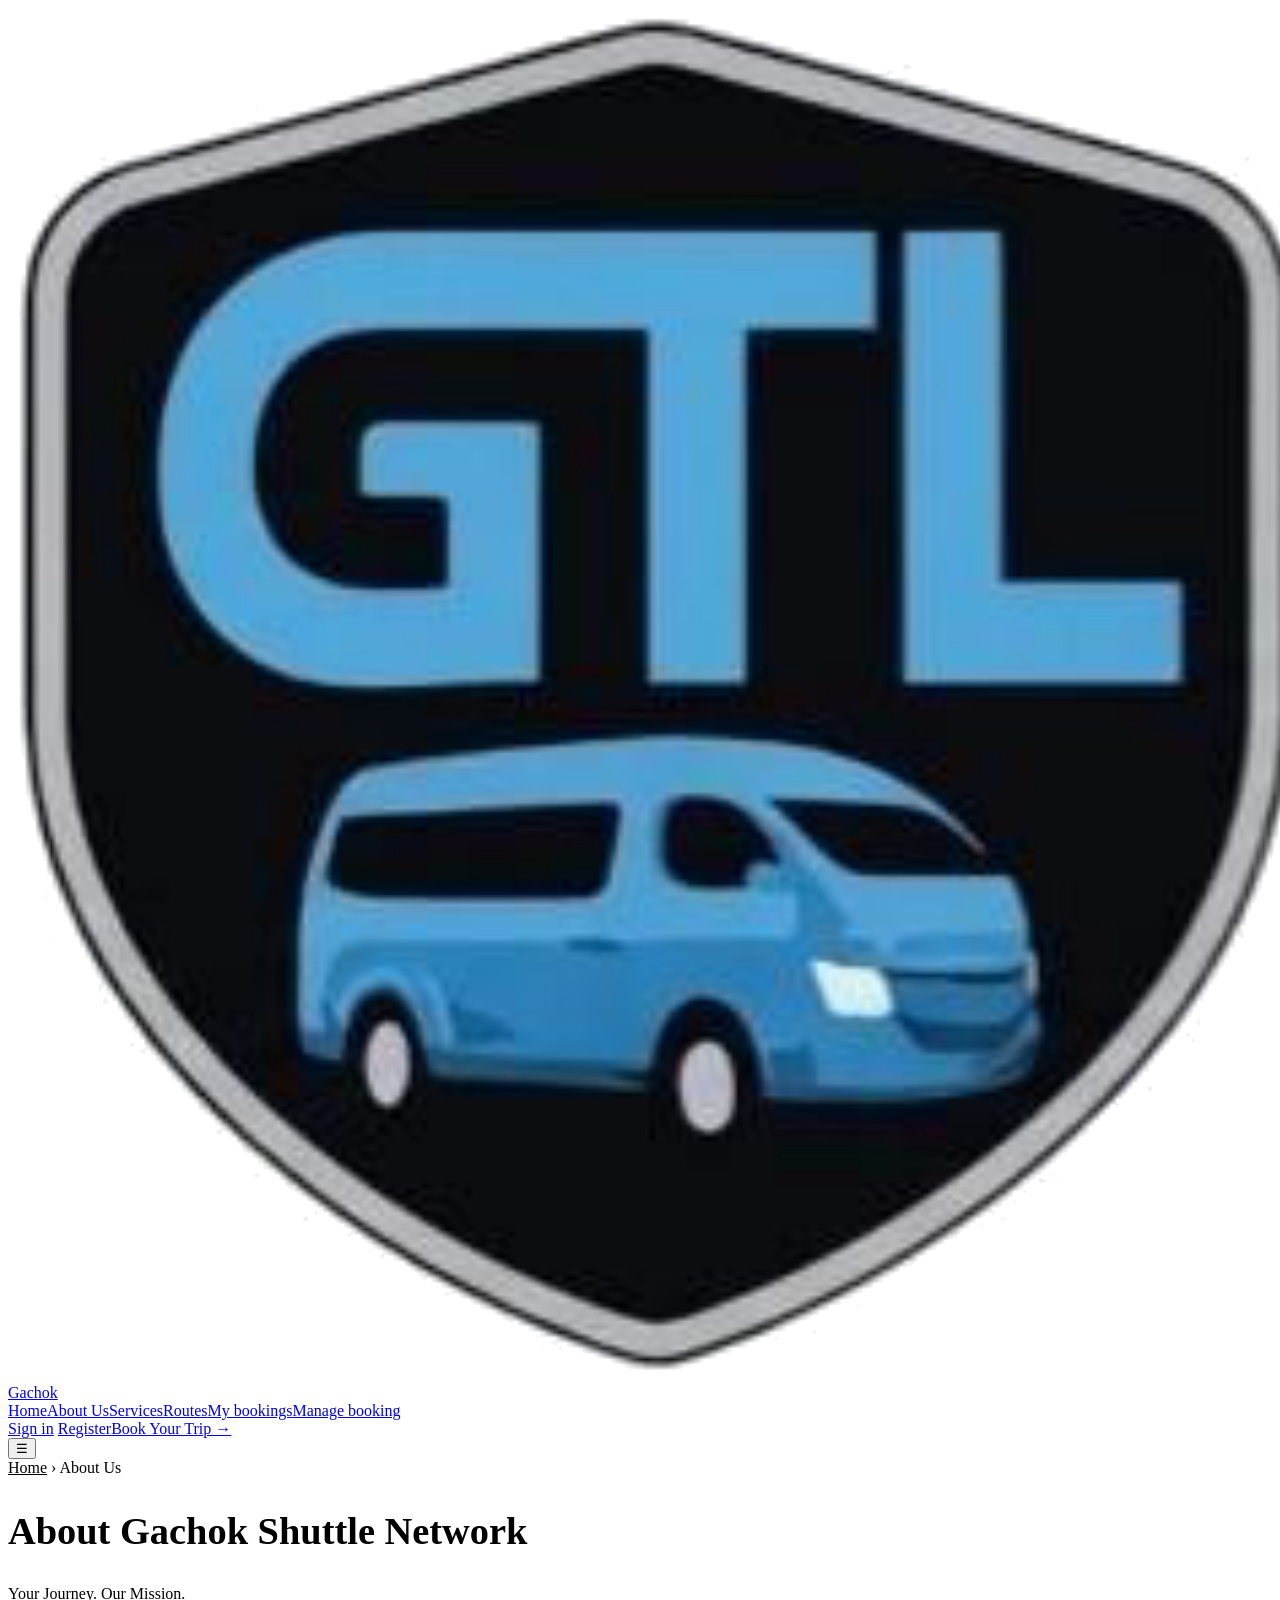
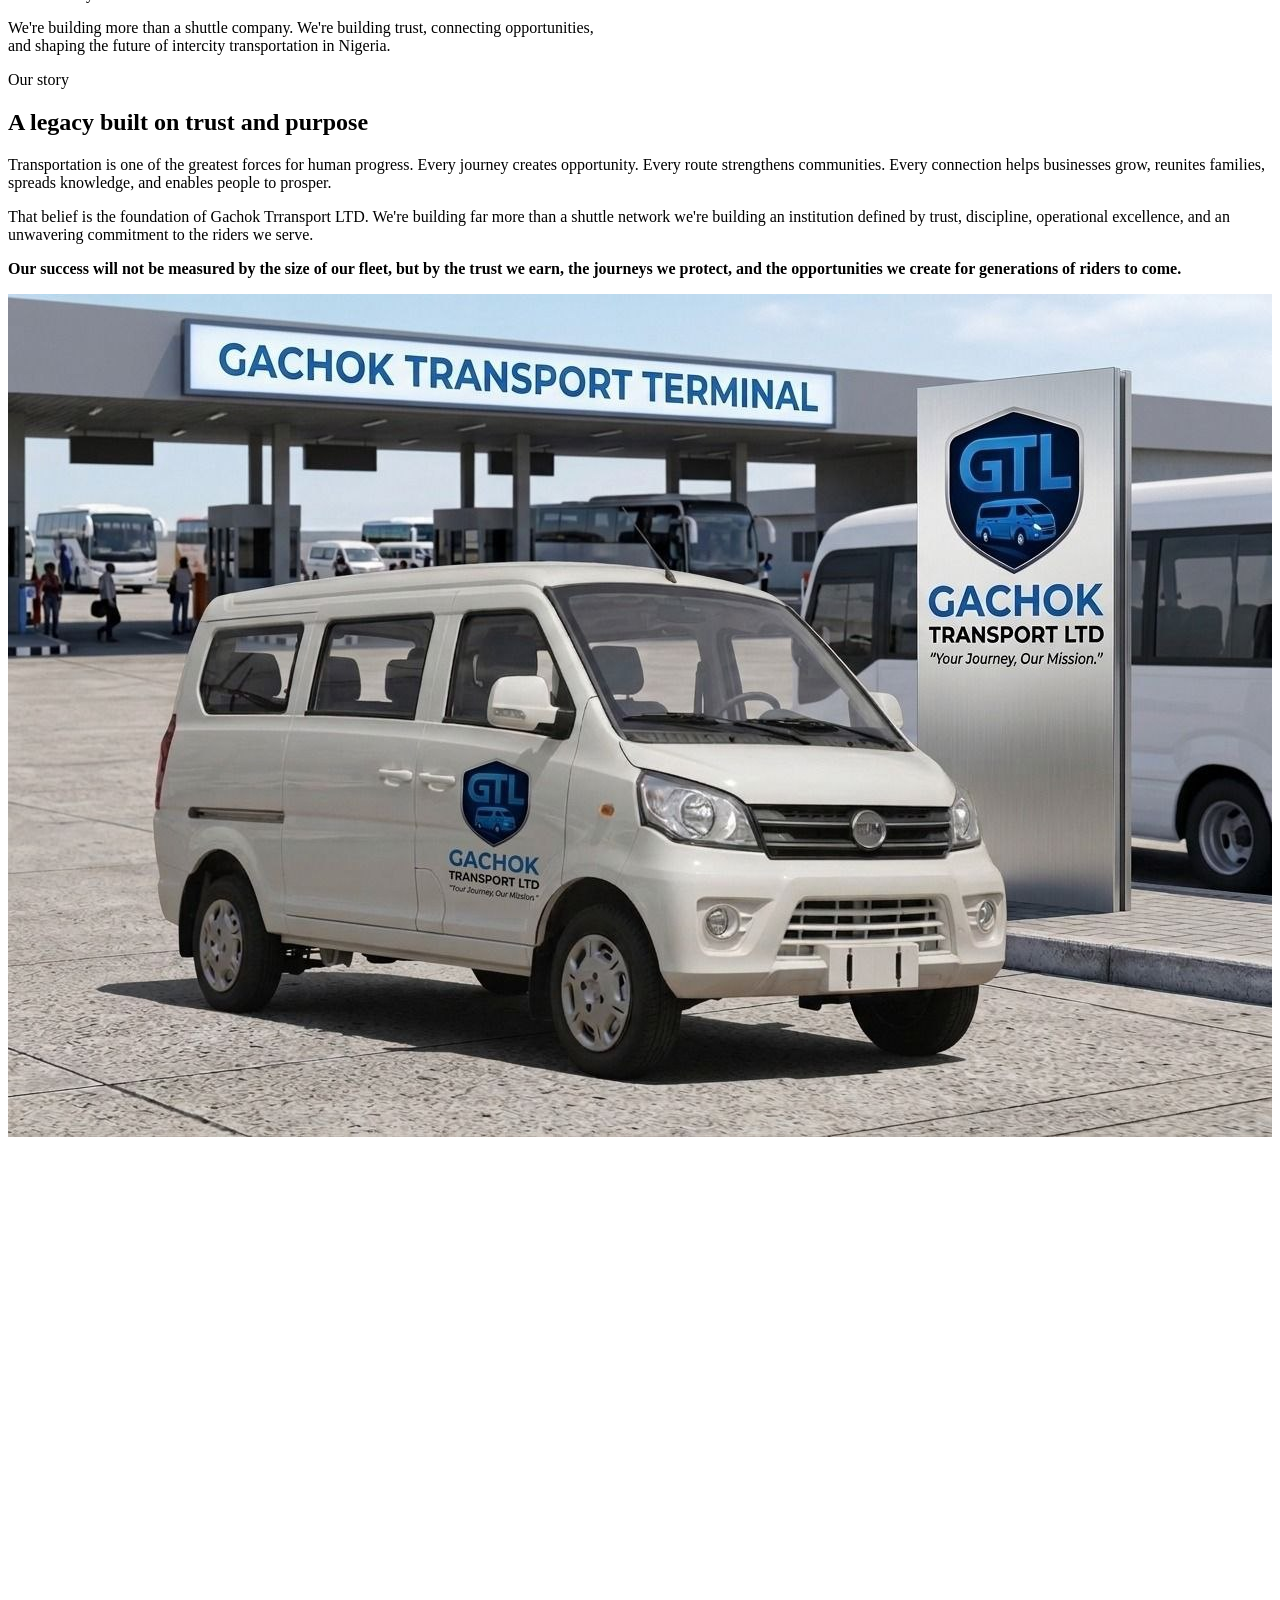
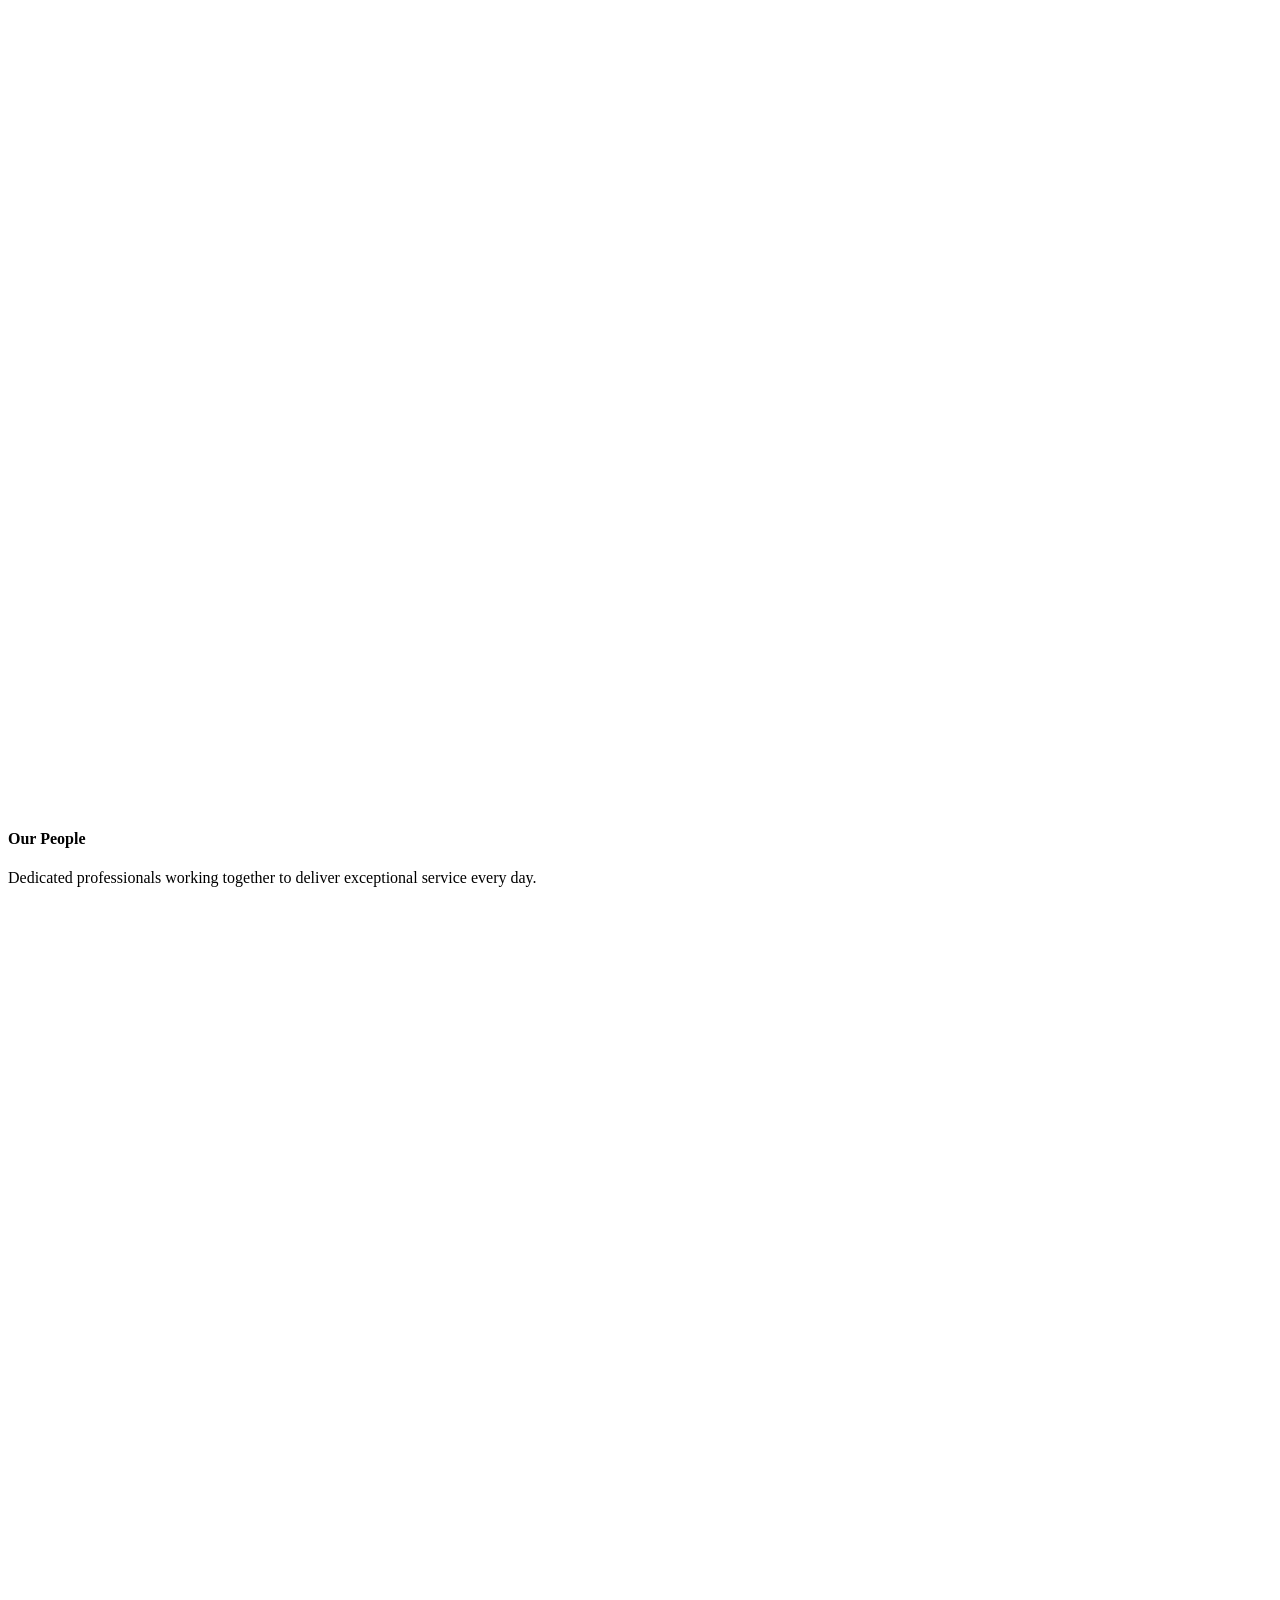
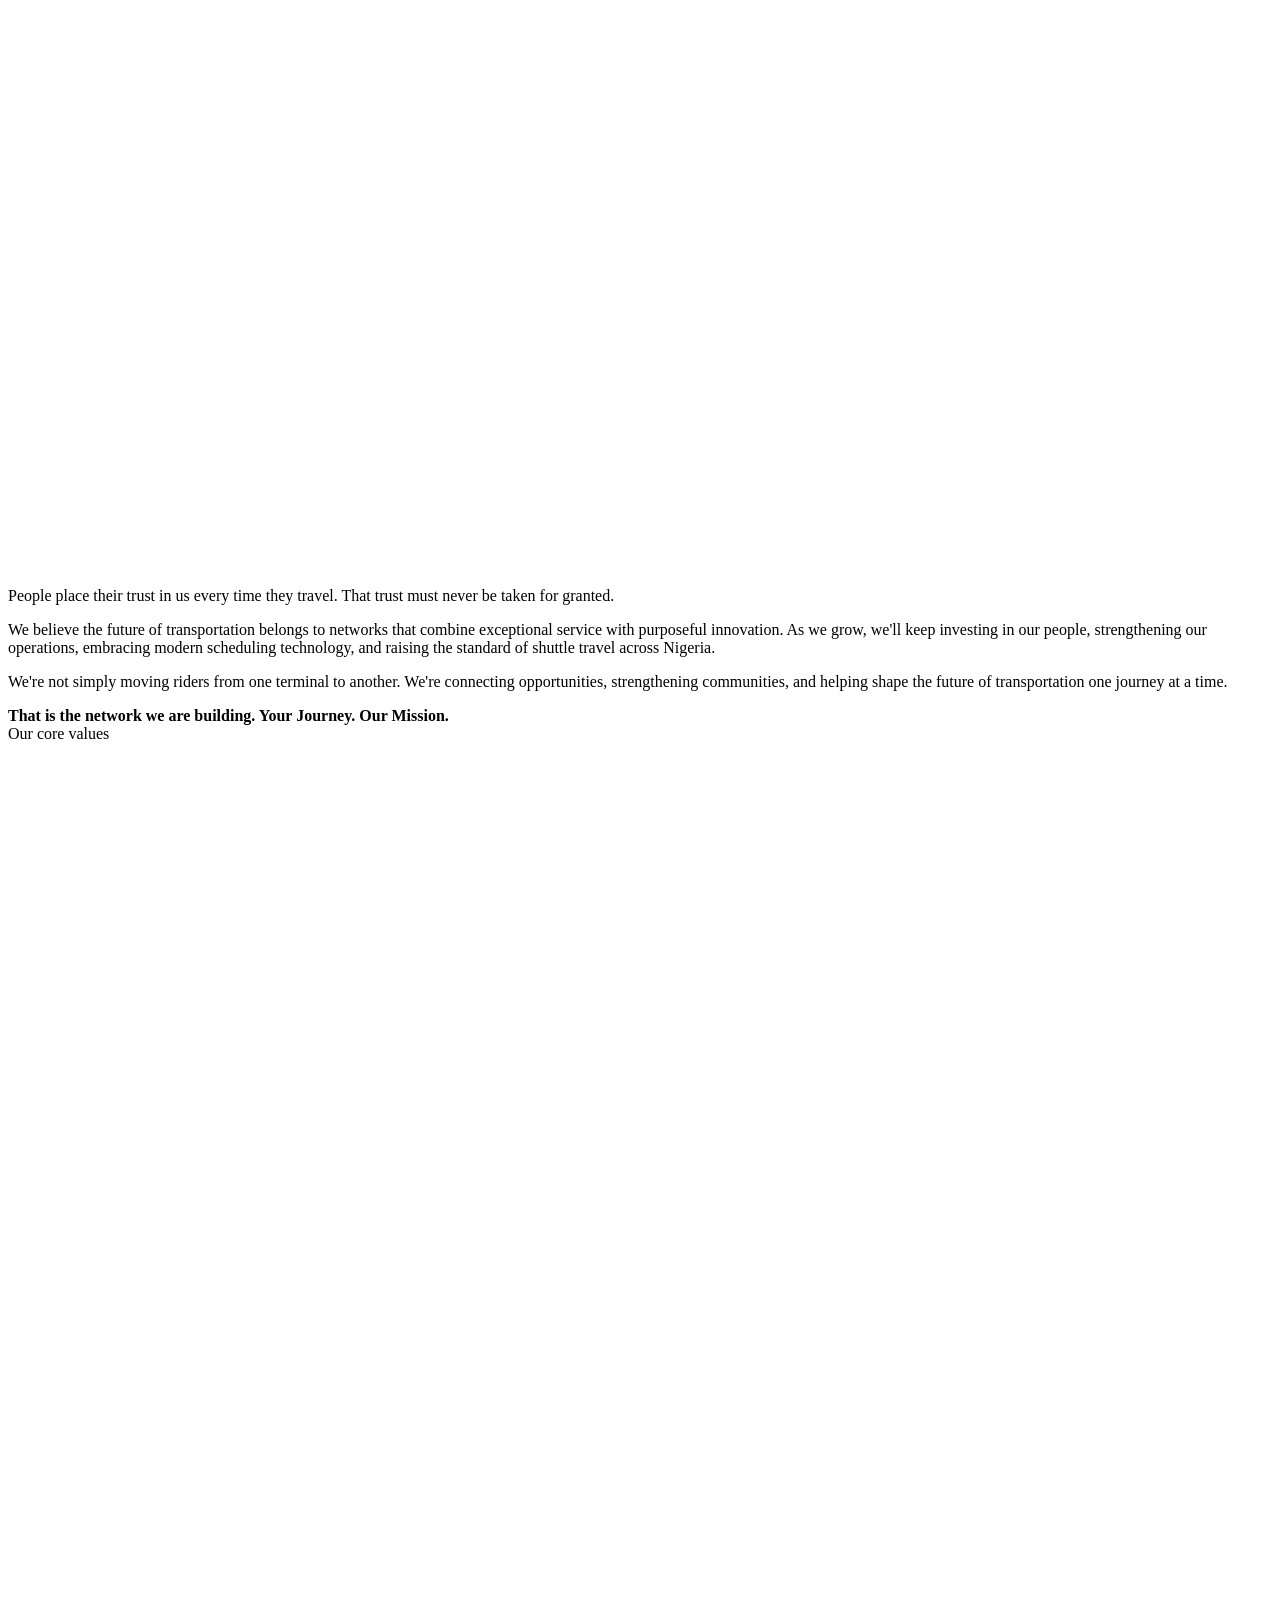
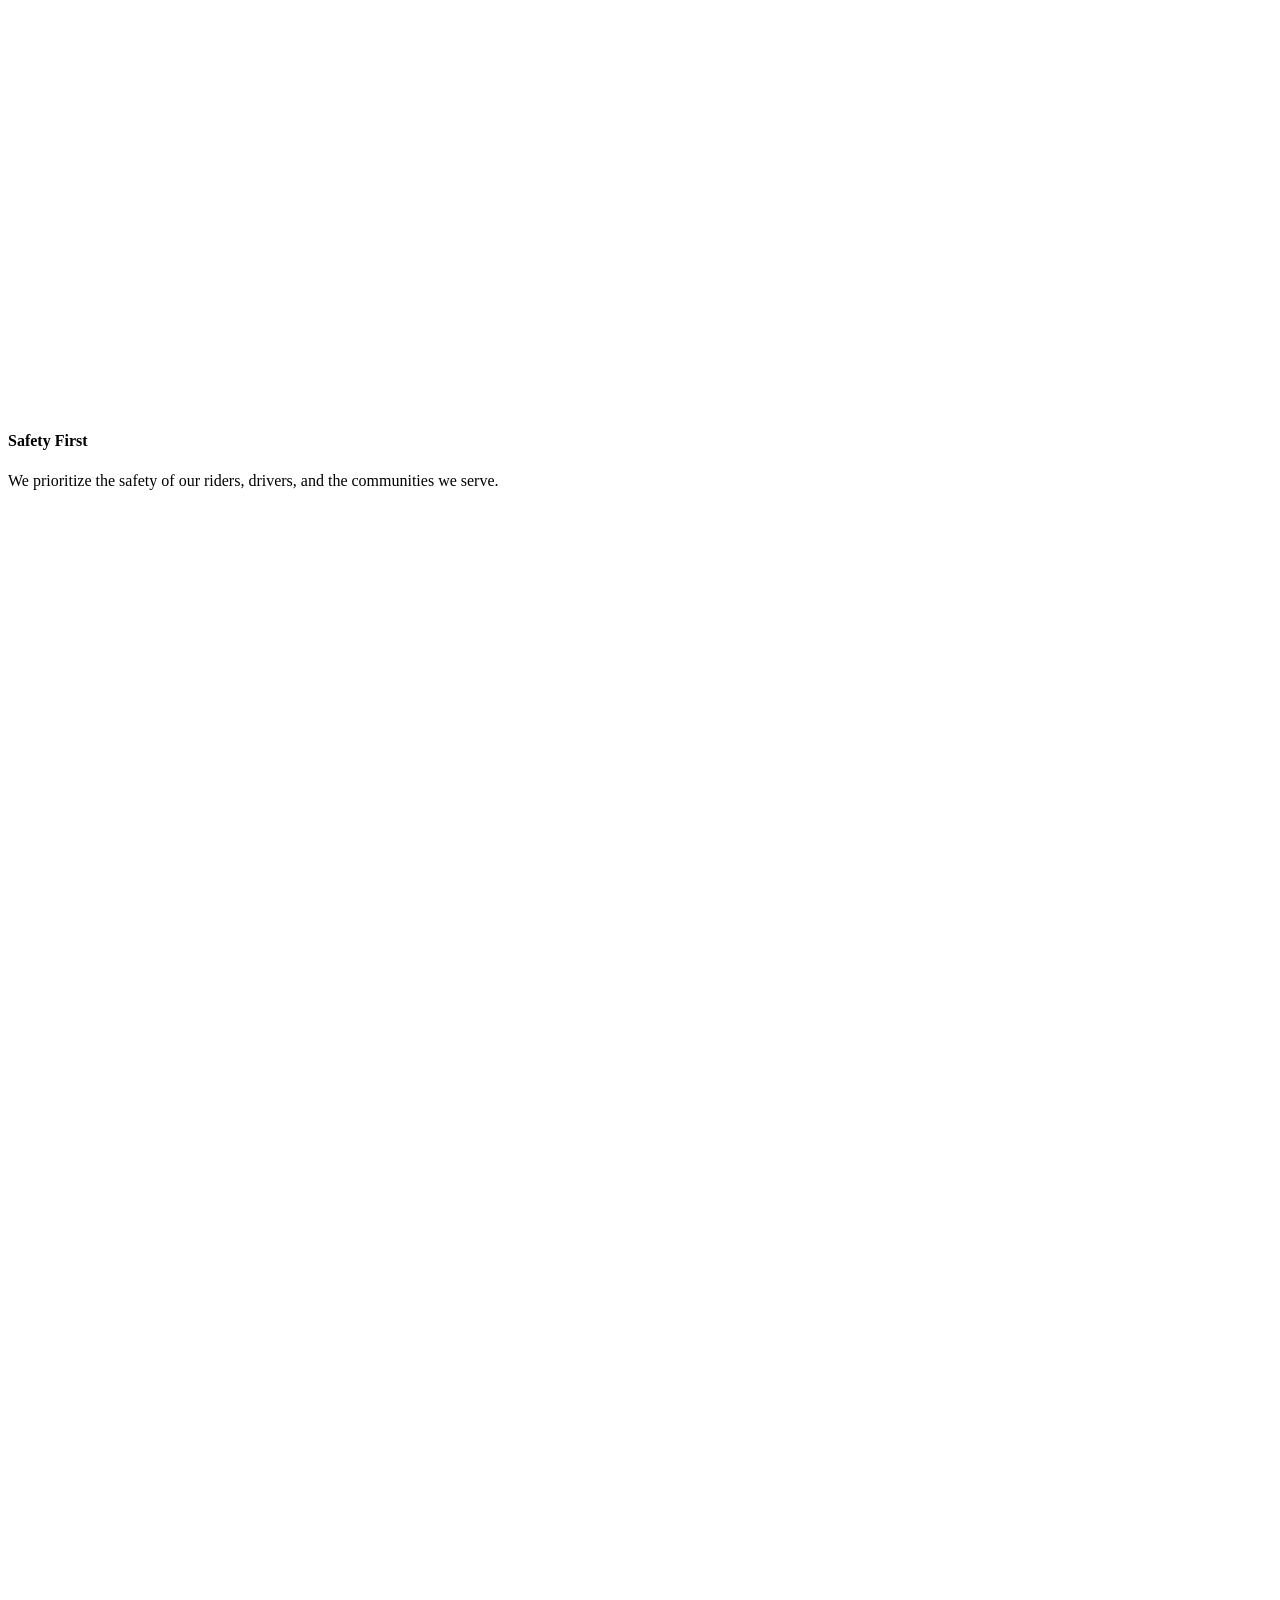
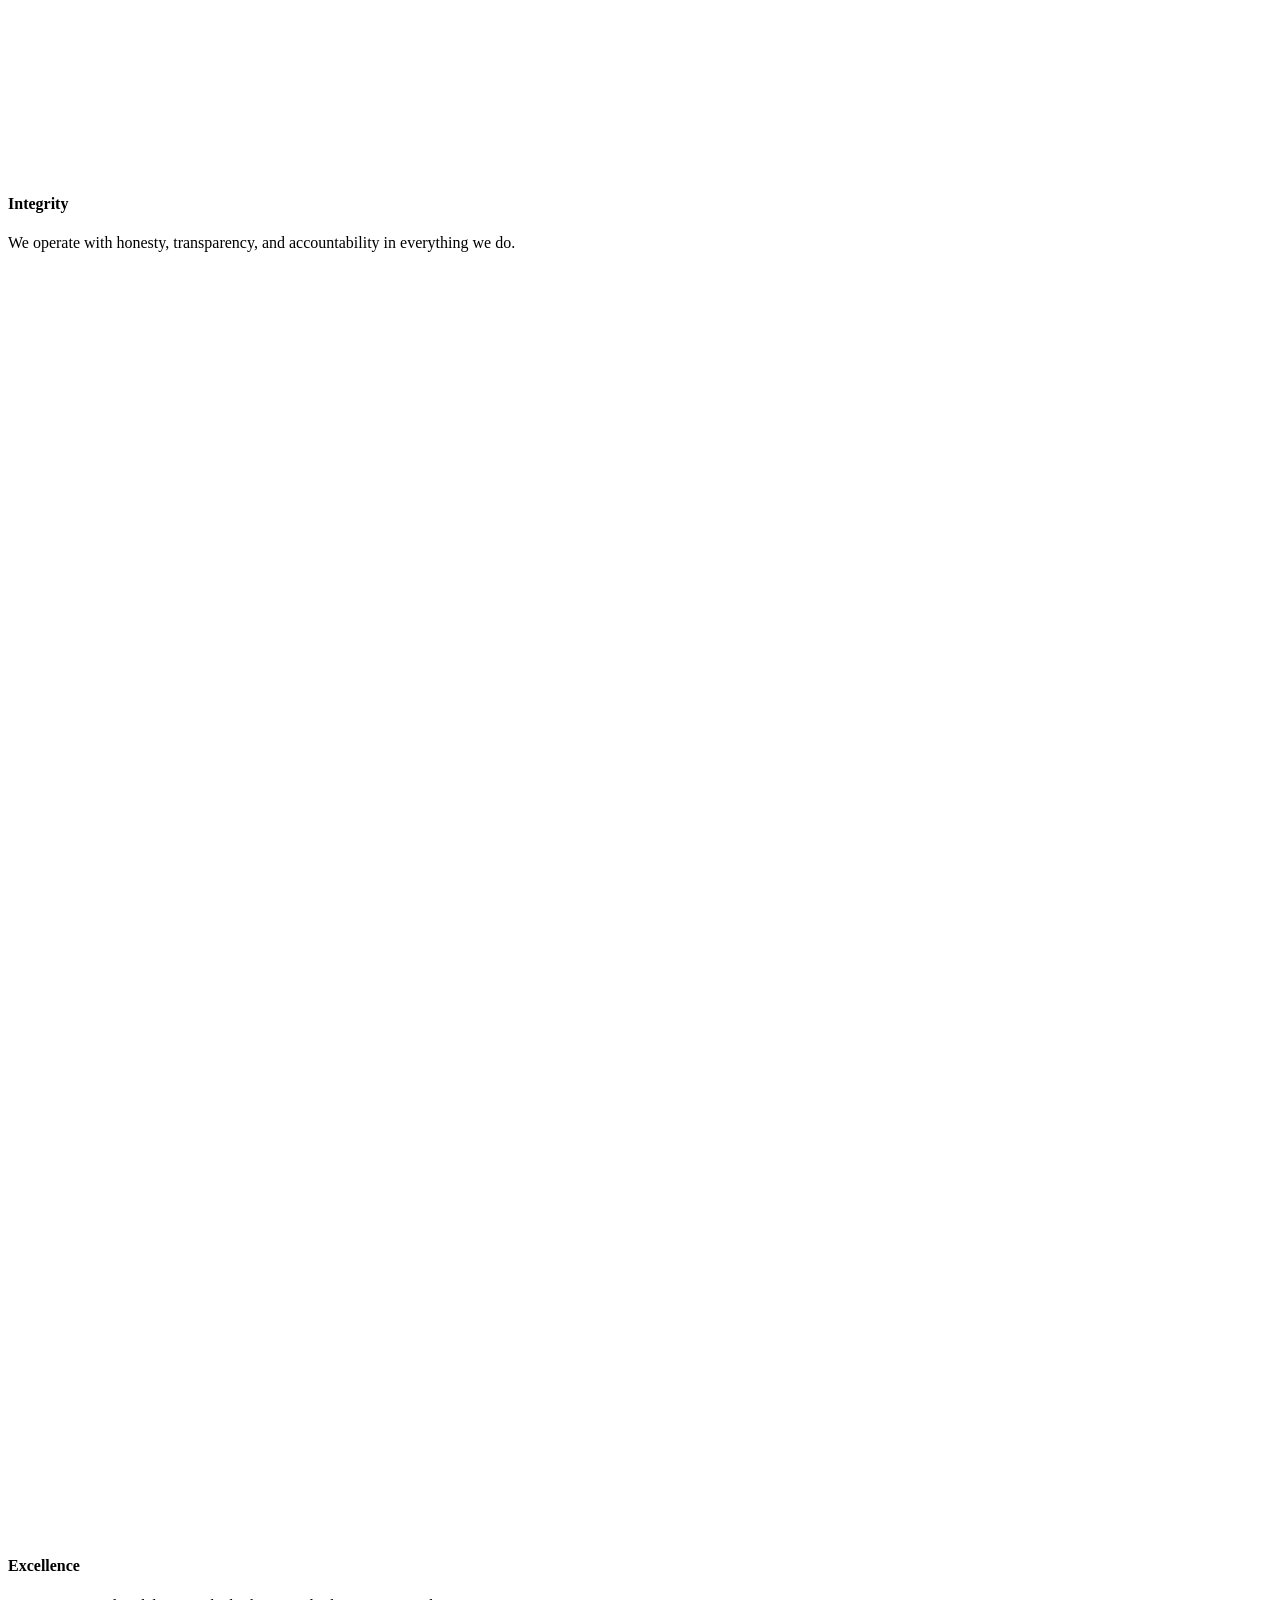
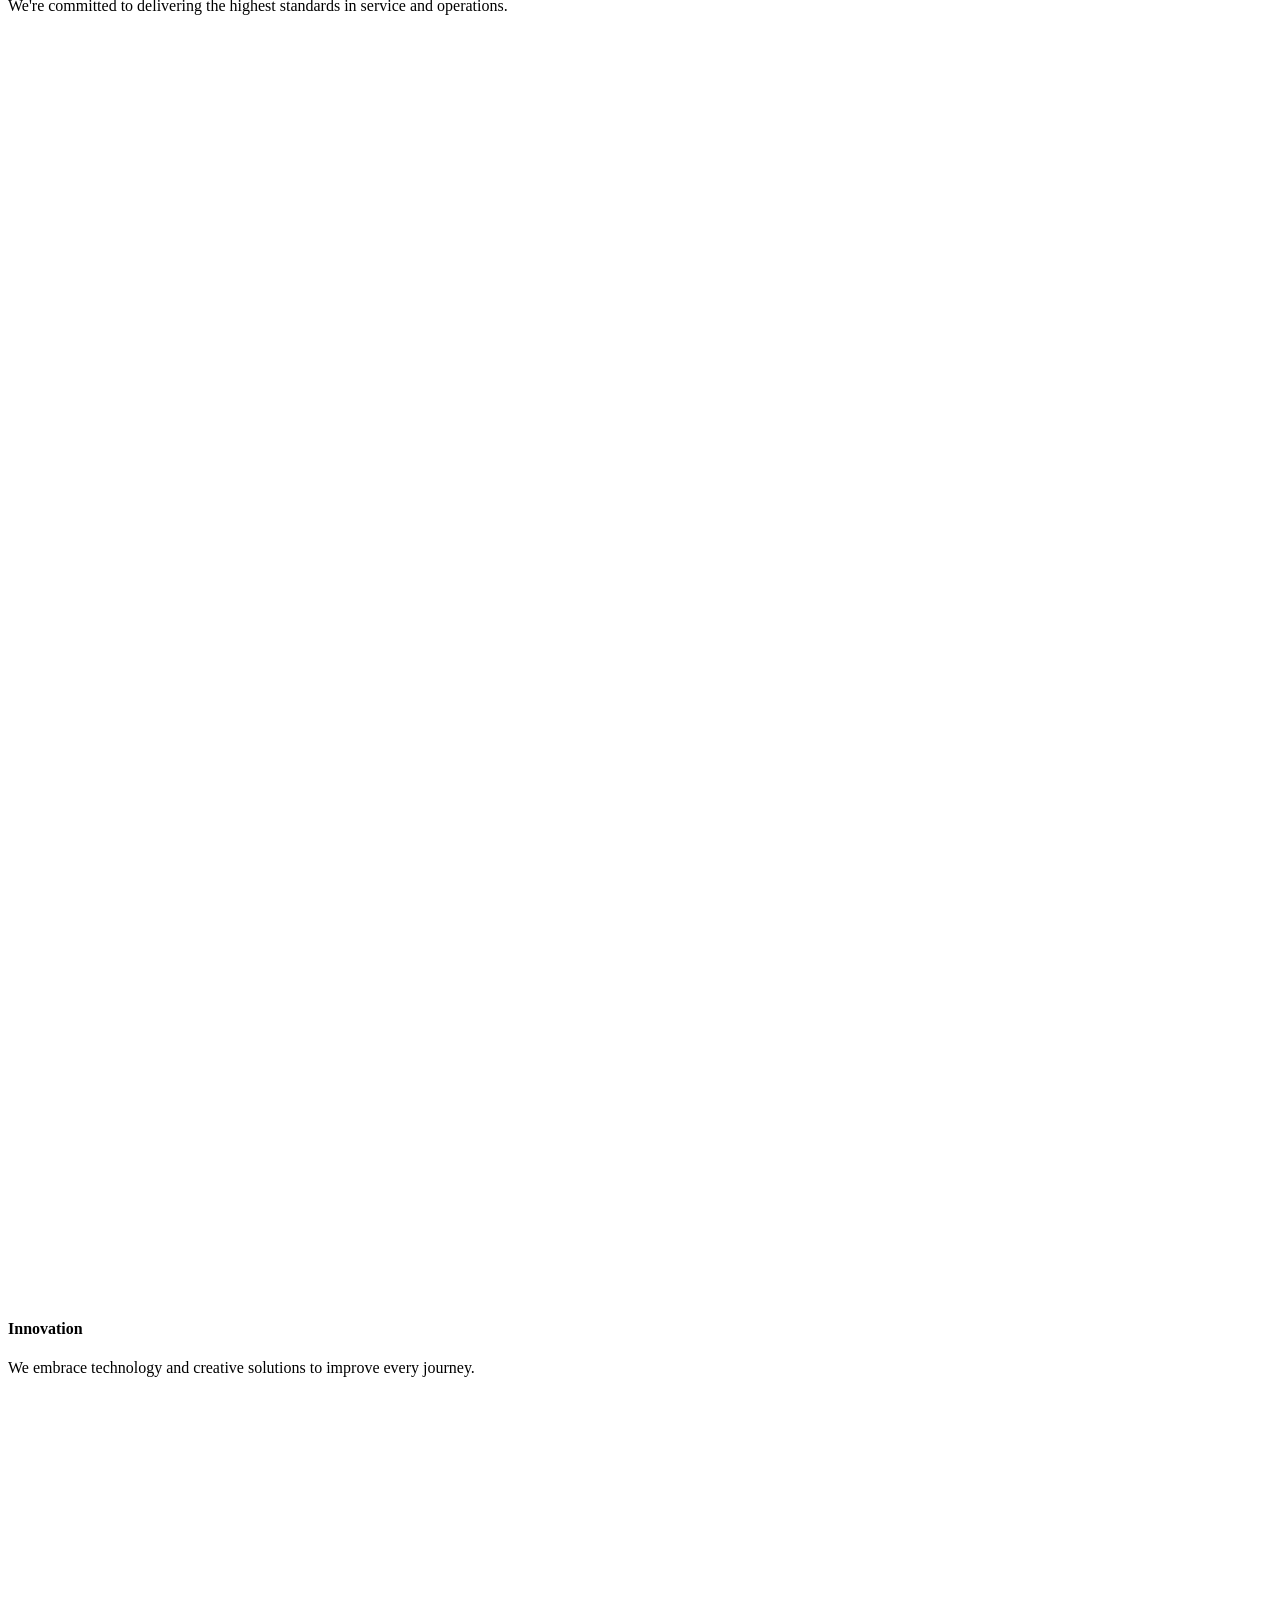
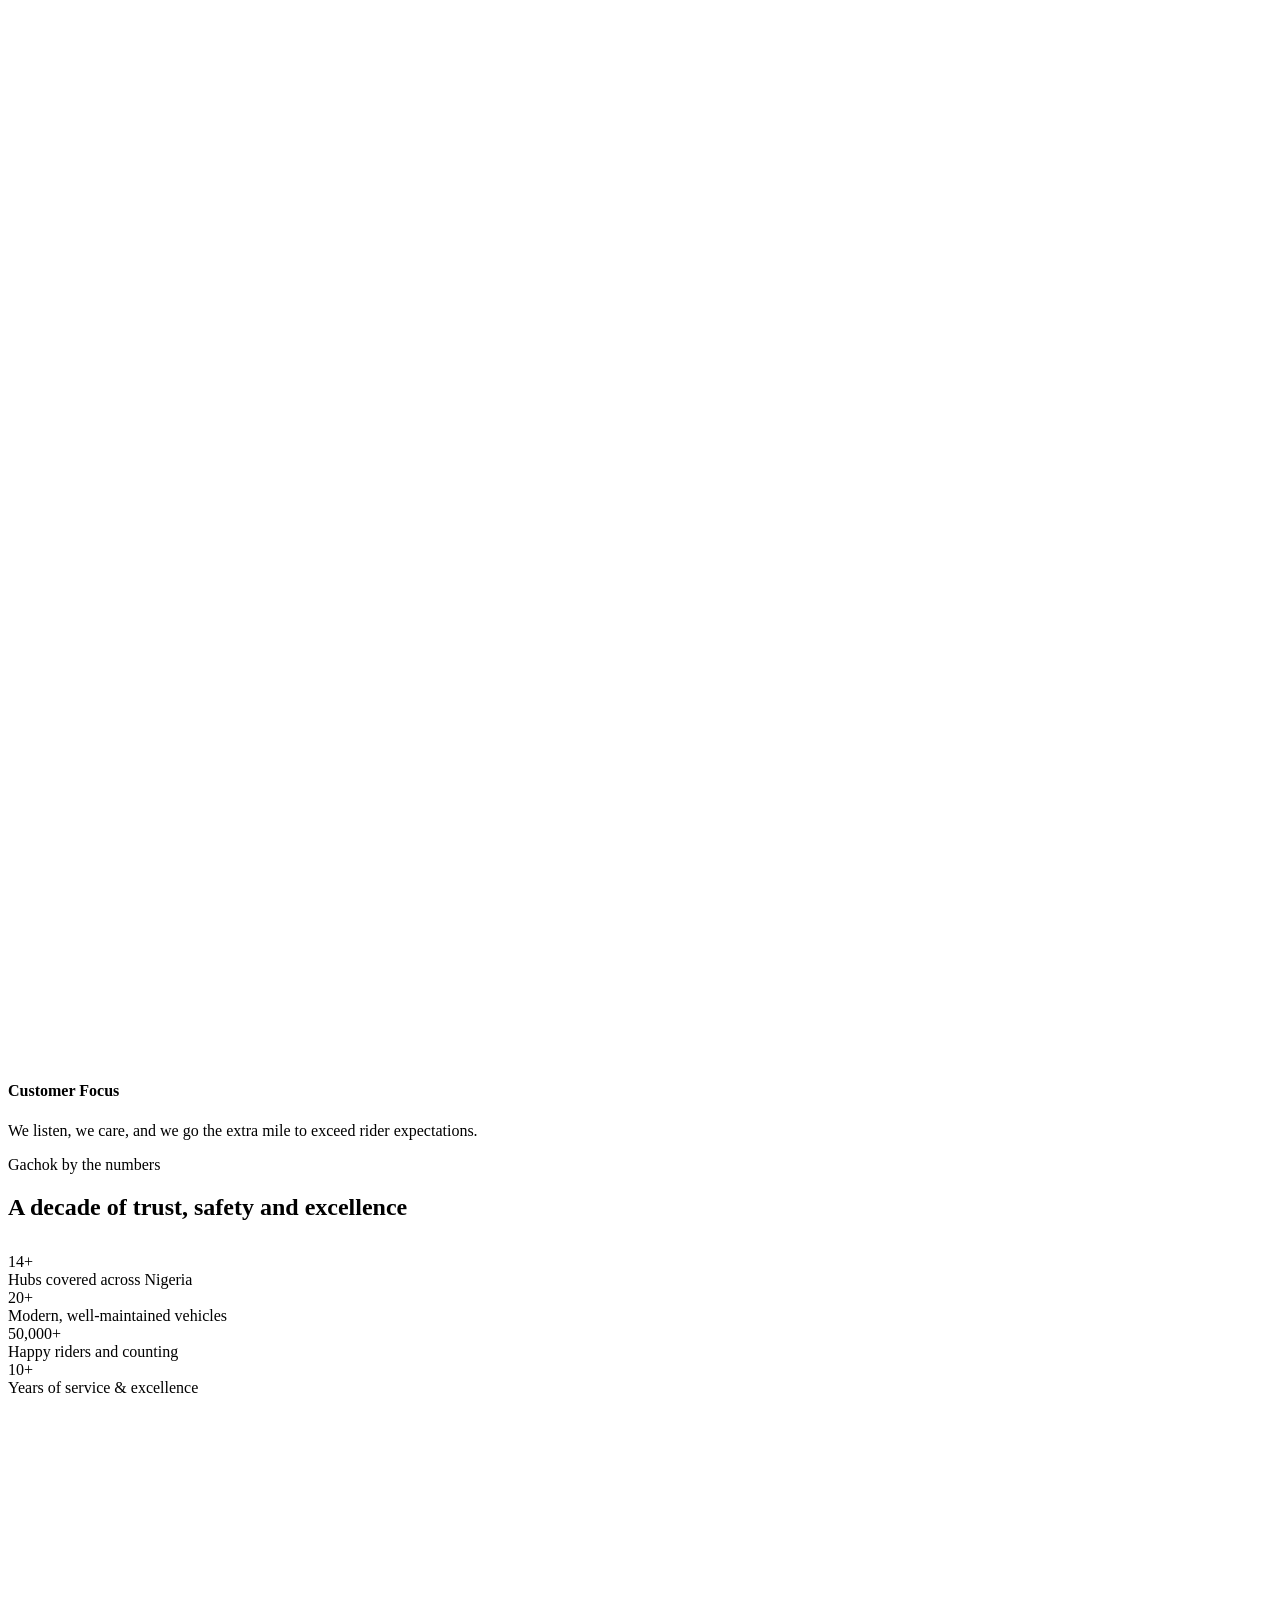
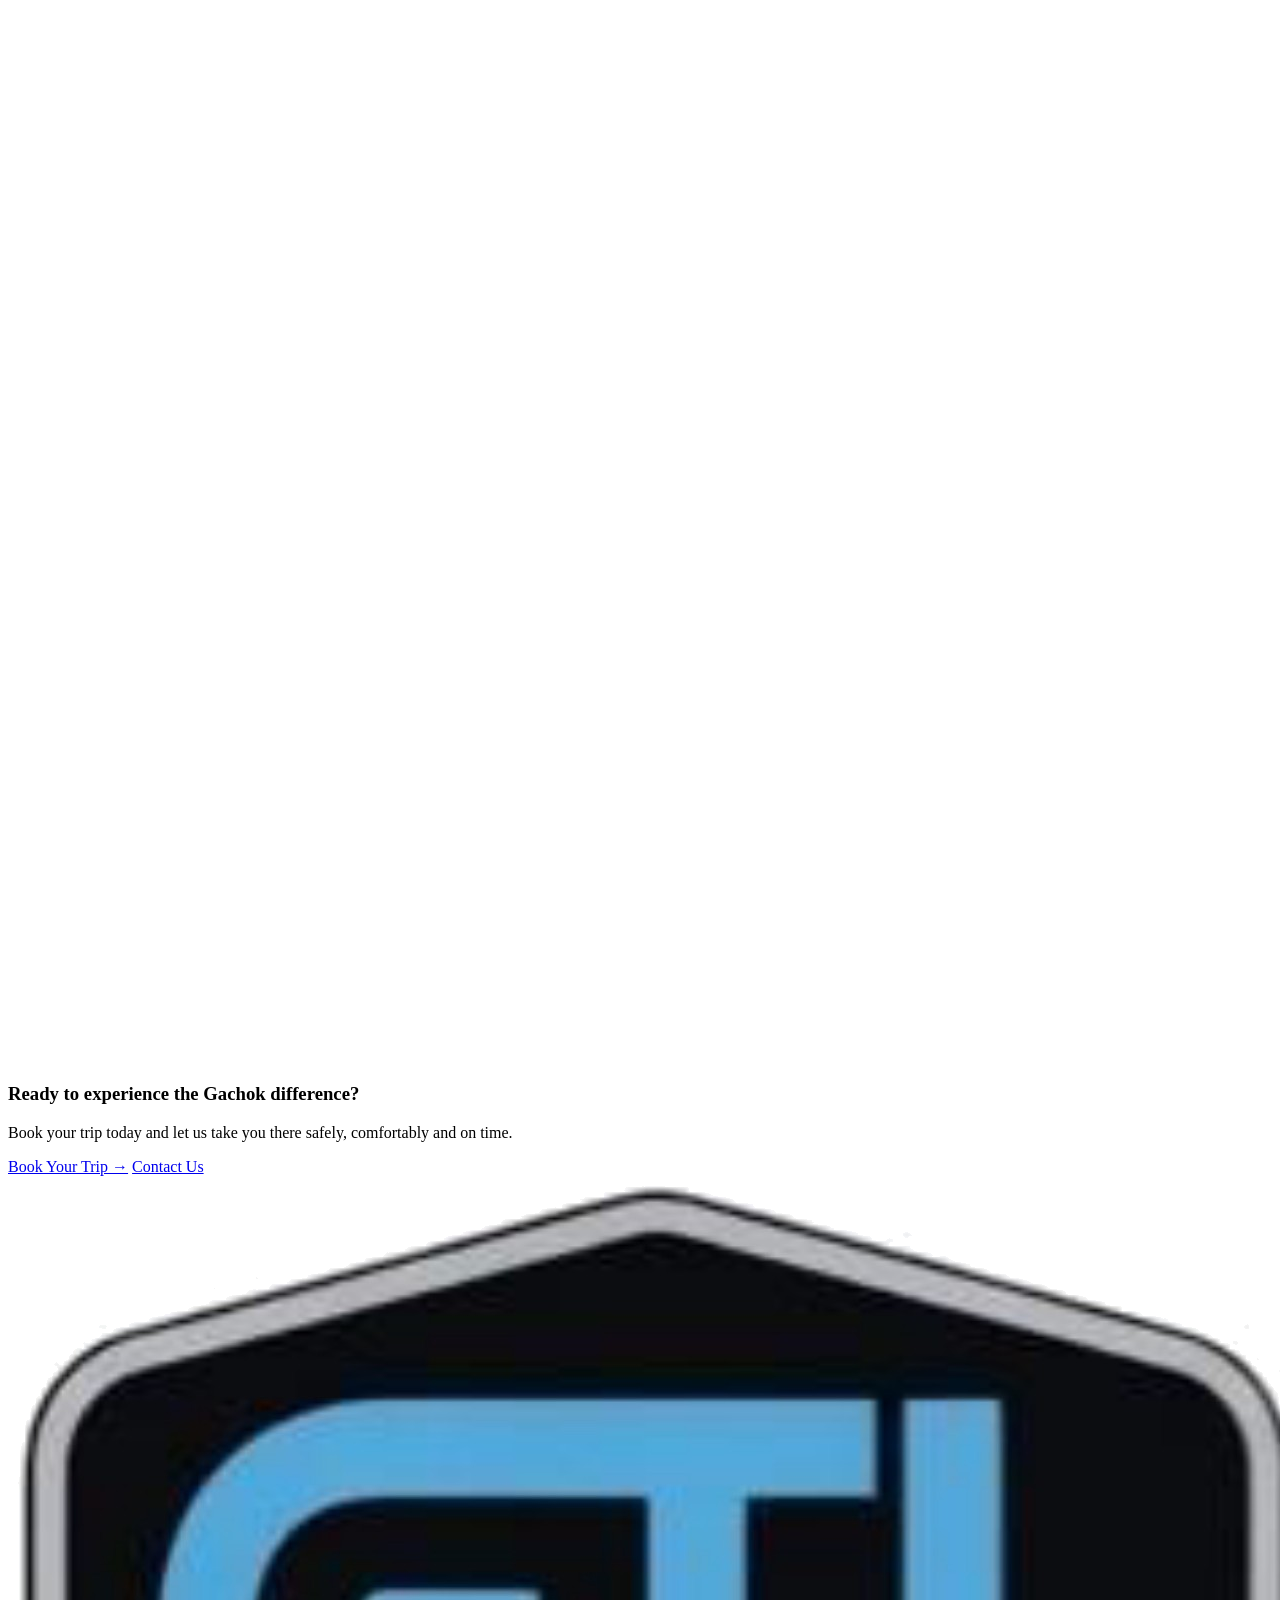
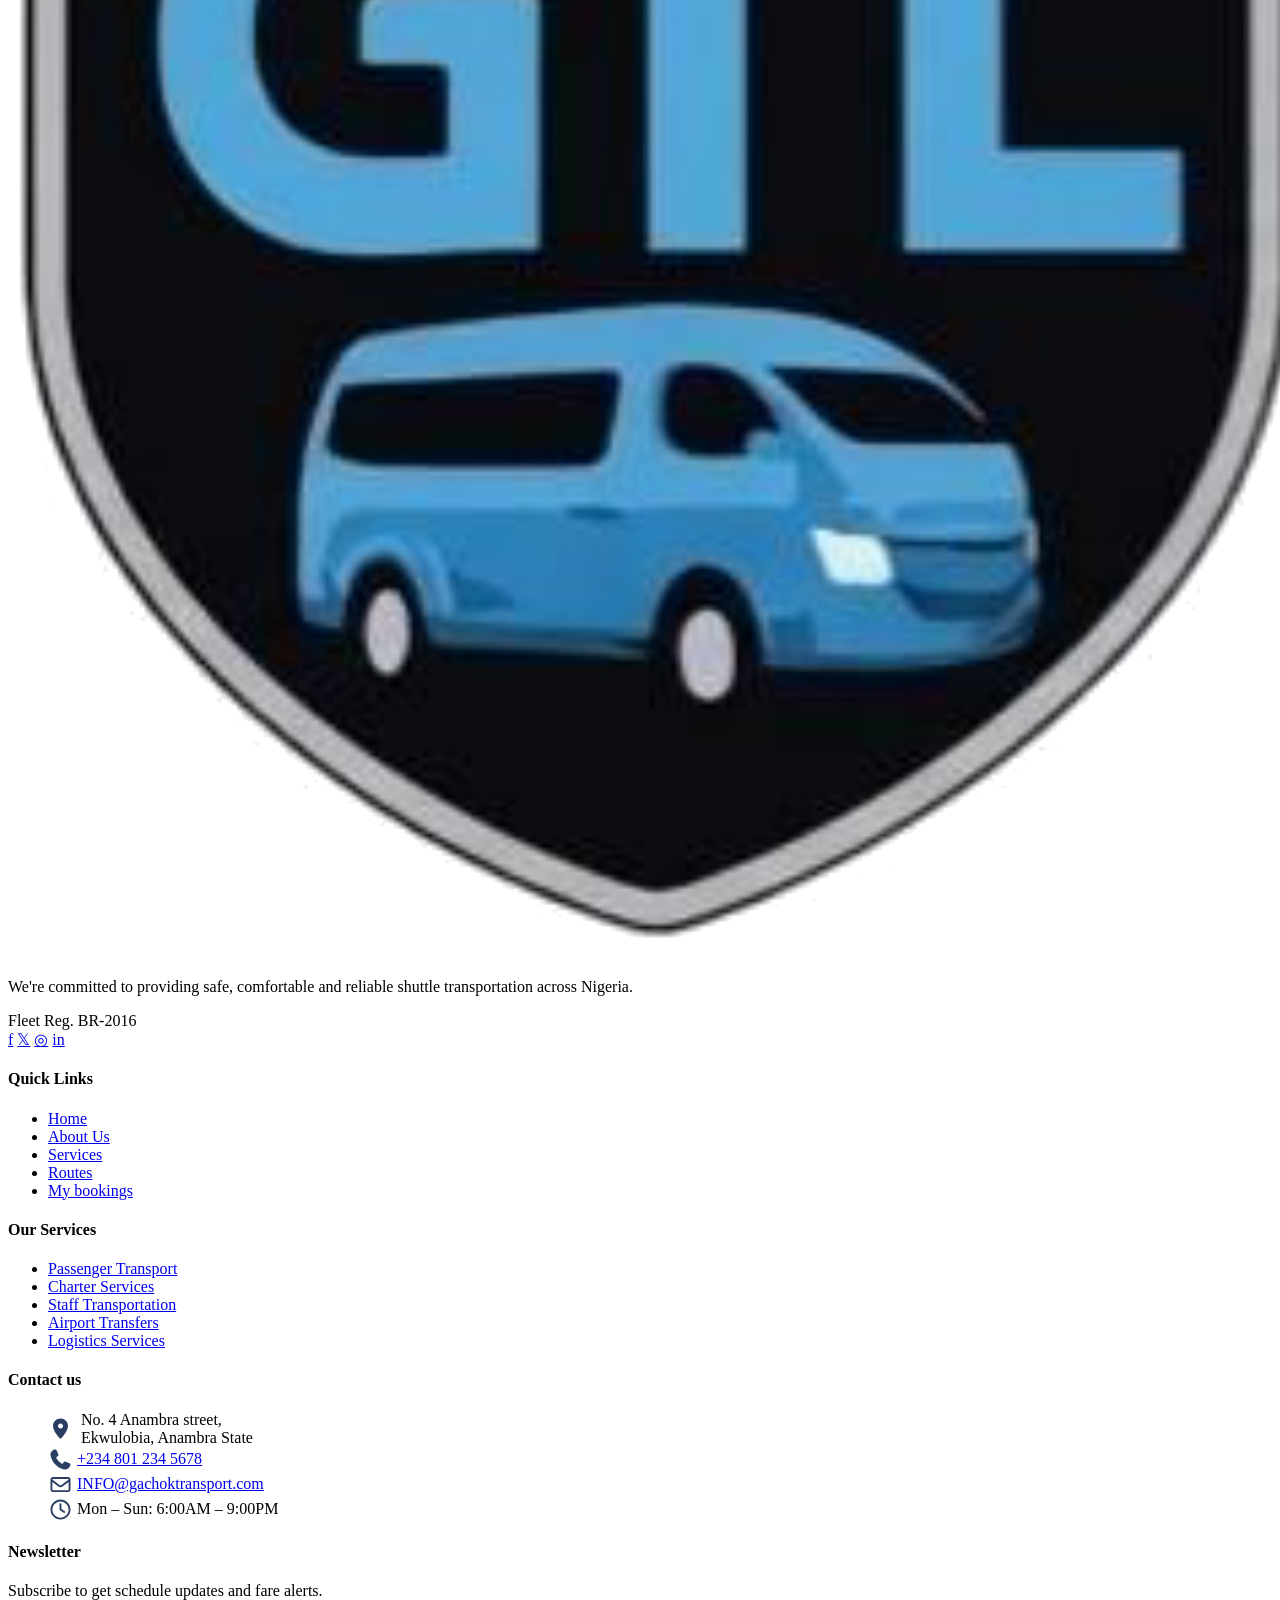
==== about.html @ ce75f254 "first commit" ====
<!DOCTYPE html>
<html lang="en">
<head>
<meta charset="UTF-8">
<meta name="viewport" content="width=device-width, initial-scale=1, viewport-fit=cover">
<title>About Us | Gachok</title>
<meta name="description" content="Gachok-inspired story page for Gachok — safety, integrity, and a decade of trust across the shuttle network.">
<link rel="preconnect" href="https://fonts.googleapis.com">
<link href="https://fonts.googleapis.com/css2?family=Space+Grotesk:wght@500;600;700&family=IBM+Plex+Sans:wght@400;500;600&family=IBM+Plex+Mono:wght@400;500;600;700&display=swap" rel="stylesheet">
<link rel="stylesheet" href="css/style.css">
</head>
<body>


<header id="site-header" class="site-header"></header>

<section class="page-hero">
  <div class="container">
    <div class="breadcrumb"><a href="index.html" style="color:var(--signal-cyan);">Home</a> › About Us</div>
    <h1 style="font-size:2.4rem; max-width:640px;">About Gachok Shuttle Network</h1>
    <p class="eyebrow" style="margin-top:4px;">Your Journey. Our Mission.</p>
    <p style="max-width:600px;">We're building more than a shuttle company. We're building trust, connecting opportunities, and shaping the future of intercity transportation in Nigeria.</p>
  </div>
</section>

<section class="section">
  <div class="container">
    <div class="split-panel">
      <div>
        <div class="eyebrow">Our story</div>
        <h2>A legacy built on trust and purpose</h2>
        <p>Transportation is one of the greatest forces for human progress. Every journey creates opportunity. Every route strengthens communities. Every connection helps businesses grow, reunites families, spreads knowledge, and enables people to prosper.</p>
        <p>That belief is the foundation of Gachok Trransport LTD. We're building far more than a shuttle network  we're building an institution defined by trust, discipline, operational excellence, and an unwavering commitment to the riders we serve.</p>
        <p><strong>Our success will not be measured by the size of our fleet, but by the trust we earn, the journeys we protect, and the opportunities we create for generations of riders to come.</strong></p>
      </div>
      <div class="split-media">
        <img src="New folder\terminal.jpg" alt="Gachok Terminal" class="media-illustration" >
        <div class="overlay-card">
          <div class="icon-feature-badge" id="overlayIcon"></div>
          <div>
            <h4>Our People</h4>
            <p>Dedicated professionals working together to deliver exceptional service every day.</p>
          </div>
        </div>
      </div>
    </div>
  </div>
</section>

<section class="section section--tight section--alt">
  <div class="container">
    <div class="quote-banner">
      <div class="icon-feature-badge" id="quoteIcon"></div>
      <p>People place their trust in us every time they travel. That trust must never be taken for granted.</p>
    </div>
  </div>
</section>

<section class="section">
  <div class="container">
    <div class="split-panel">
      <div>
        <p>We believe the future of transportation belongs to networks that combine exceptional service with purposeful innovation. As we grow, we'll keep investing in our people, strengthening our operations, embracing modern scheduling technology, and raising the standard of shuttle travel across Nigeria.</p>
        <p>We're not simply moving riders from one terminal to another. We're connecting opportunities, strengthening communities, and helping shape the future of transportation one journey at a time.</p>
        <p style="margin-bottom:0;"><strong>That is the network we are building. Your Journey. Our Mission.</strong></p>
      </div>
      <div class="values-card">
        <div class="eyebrow">Our core values</div>
        <div id="coreValuesList"></div>
      </div>
    </div>
  </div>
</section>

<section class="section section--dark">
  <div class="container">
    <div class="section-head" style="margin-bottom:32px;">
      <div>
        <div class="eyebrow">Gachok by the numbers</div>
        <h2>A decade of trust, safety and excellence</h2>
      </div>
    </div>
    <div class="hero-stats" style="border-top:1px solid var(--line-dark); margin-top:0;">
      <div class="hero-stat"><div class="hero-stat-num">14+</div><div class="hero-stat-label">Hubs covered across Nigeria</div></div>
      <div class="hero-stat"><div class="hero-stat-num">20+</div><div class="hero-stat-label">Modern, well-maintained vehicles</div></div>
      <div class="hero-stat"><div class="hero-stat-num">50,000+</div><div class="hero-stat-label">Happy riders and counting</div></div>
      <div class="hero-stat"><div class="hero-stat-num">10+</div><div class="hero-stat-label">Years of service &amp; excellence</div></div>
    </div>
  </div>
</section>

<section class="section section--alt">
  <div class="container">
    <div class="cta-banner">
      <div class="cta-banner-left">
        <div class="icon-feature-badge" id="ctaIcon"></div>
        <div>
          <h3>Ready to experience the Gachok difference?</h3>
          <p>Book your trip today and let us take you there safely, comfortably and on time.</p>
        </div>
      </div>
      <div class="cta-banner-actions">
        <a href="index.html#searchForm" class="btn btn-accent">Book Your Trip →</a>
        <a href="mailto:hello@gachok.test" class="btn btn-outline">Contact Us</a>
      </div>
    </div>
  </div>
</section>

<footer id="site-footer" class="site-footer"></footer>

<script src="js/data.js"></script>
<script src="js/icons.js"></script>
<script src="js/store.js"></script>
<script src="js/nav.js"></script>
<script src="js/about.js"></script>
</body>
</html>
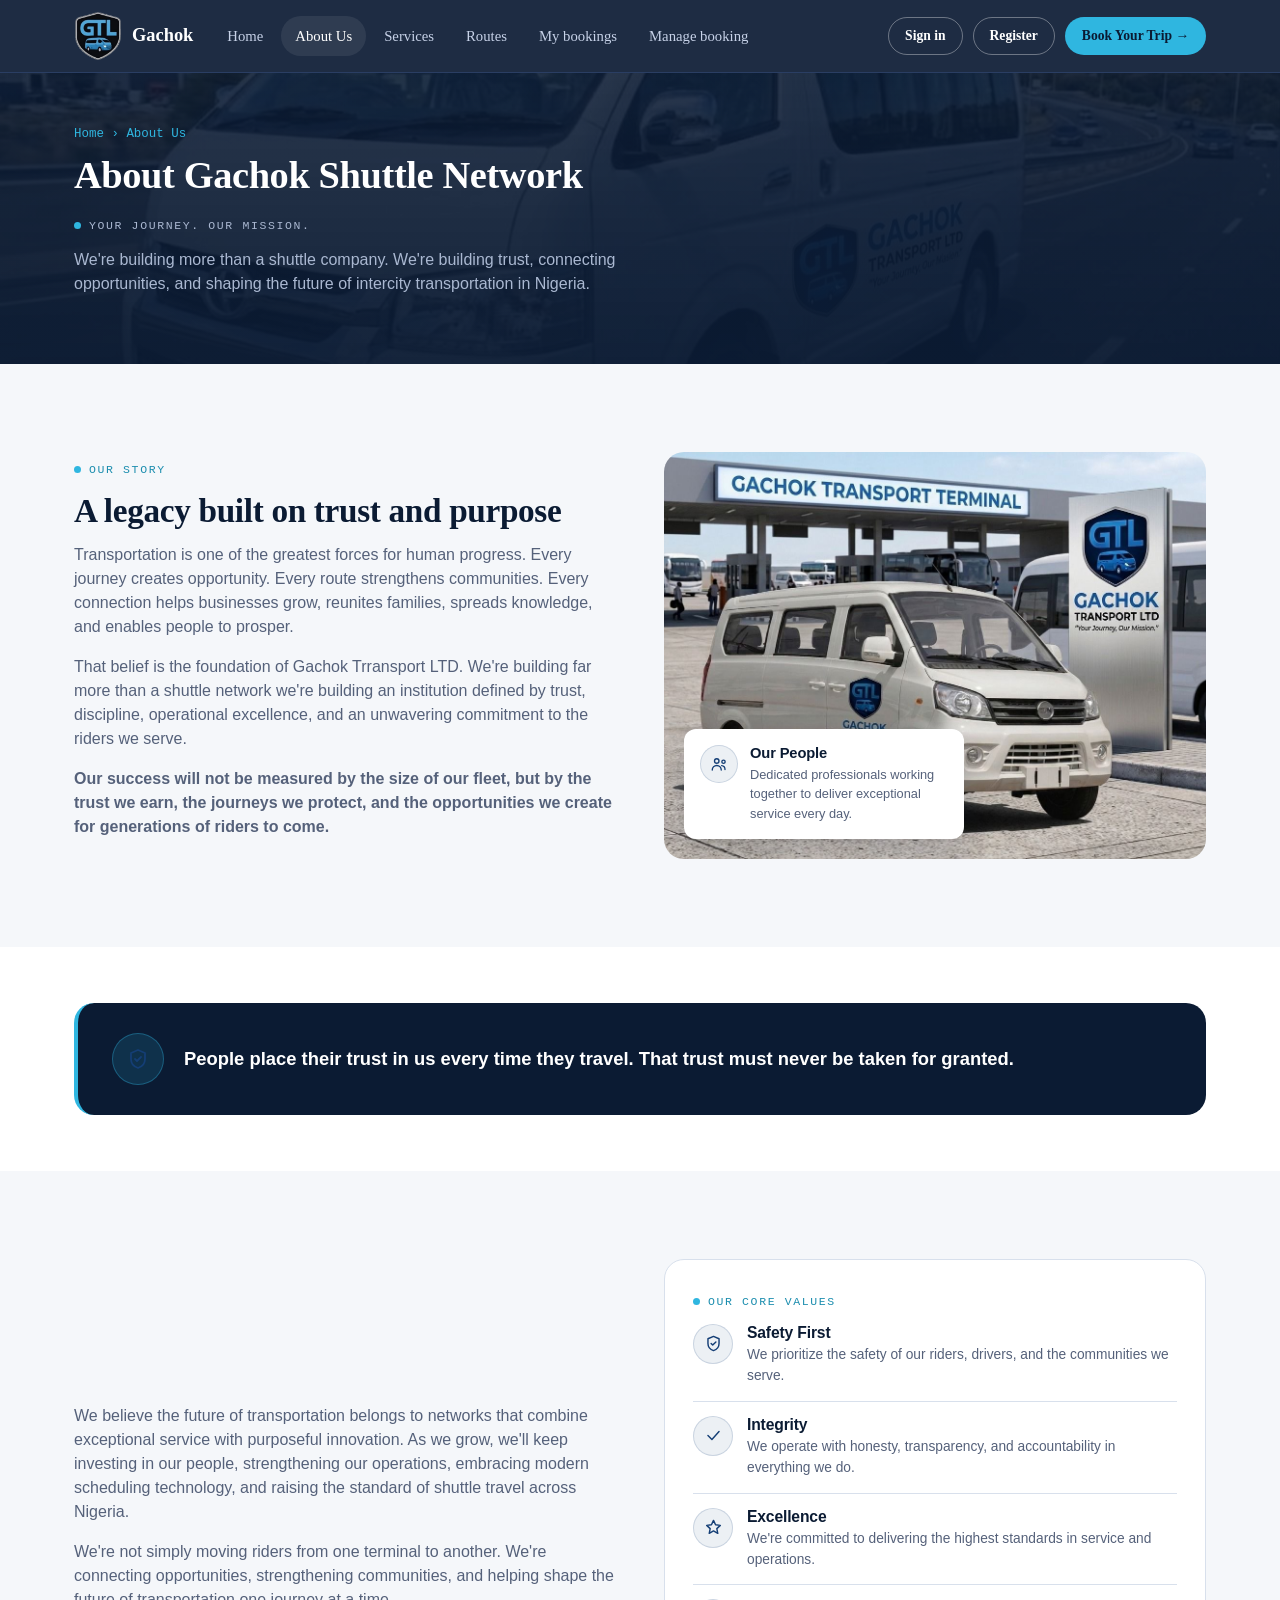
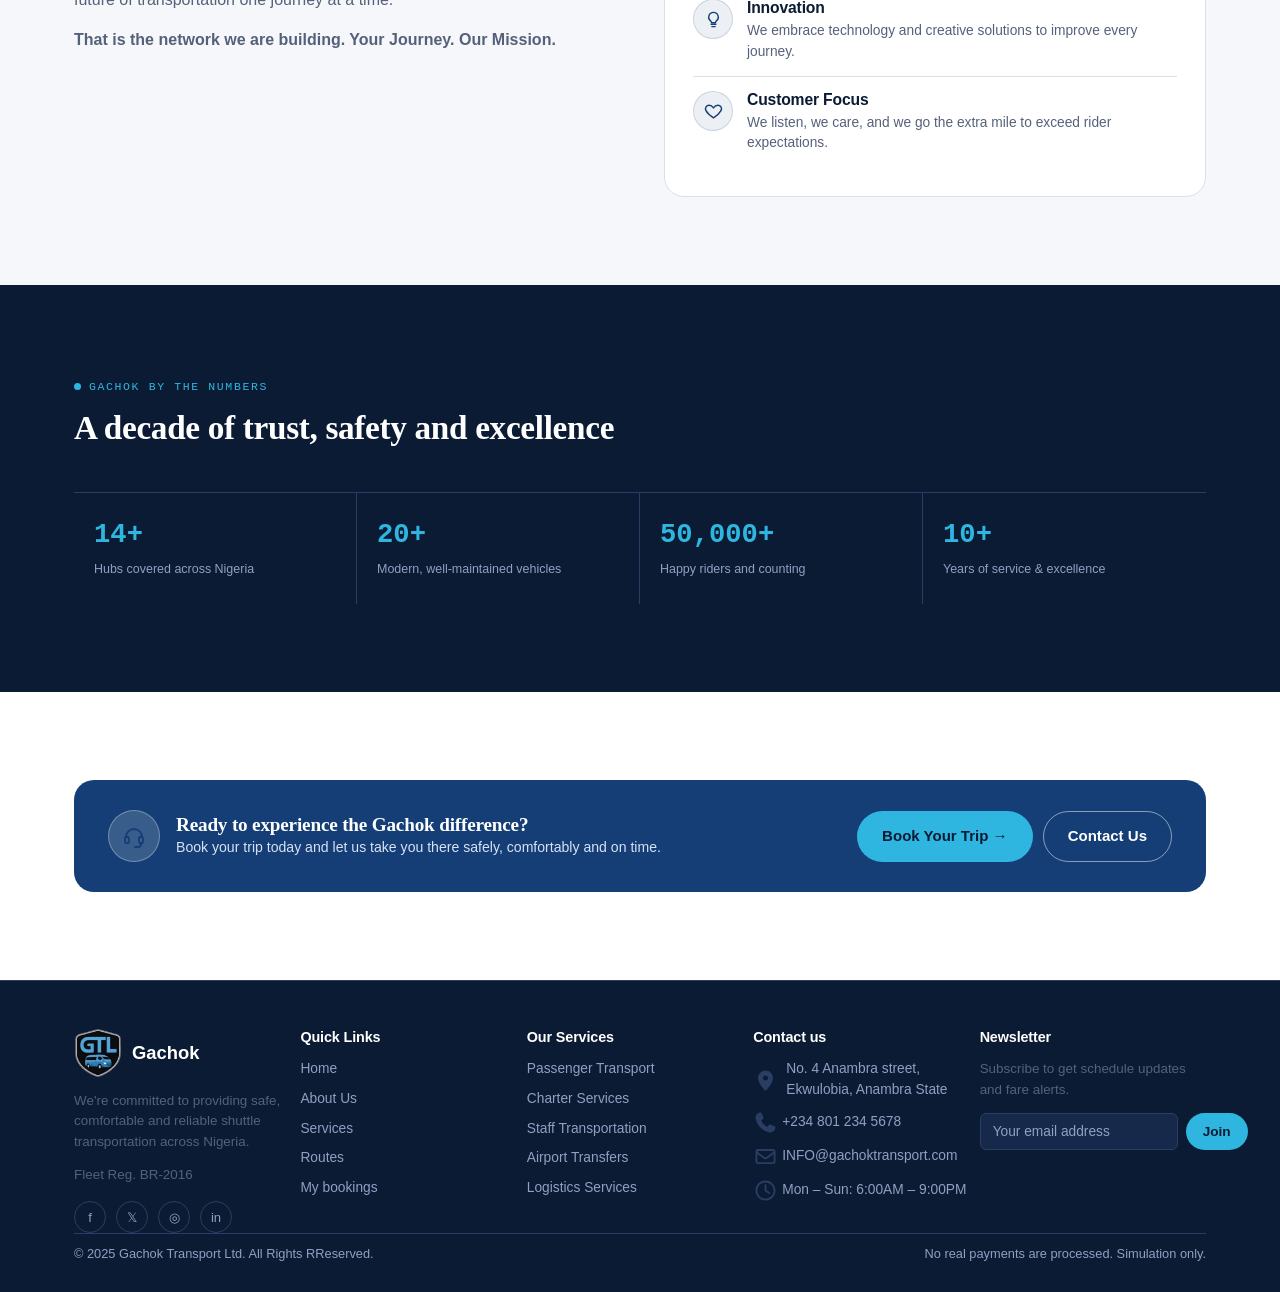
==== commit ddd0b21a: "CSS path updated" ====
--- a/about.html
+++ b/about.html
@@ -7,7 +7,7 @@
 <meta name="description" content="Gachok-inspired story page for Gachok — safety, integrity, and a decade of trust across the shuttle network.">
 <link rel="preconnect" href="https://fonts.googleapis.com">
 <link href="https://fonts.googleapis.com/css2?family=Space+Grotesk:wght@500;600;700&family=IBM+Plex+Sans:wght@400;500;600&family=IBM+Plex+Mono:wght@400;500;600;700&display=swap" rel="stylesheet">
-<link rel="stylesheet" href="css/style.css">
+<link rel="stylesheet" href="style.css">
 </head>
 <body>
 
--- a/style.css
+++ b/style.css
@@ -0,0 +1,2241 @@
+/* =========================================================================
+   Gachok — design tokens
+   Display: Space Grotesk · Body: IBM Plex Sans · Data/mono: IBM Plex Mono
+   ========================================================================= */
+:root {
+  --ink: #0B1B33;
+  --ink-soft: #16294A;
+  --route-blue: #143E75;
+  --route-blue-light: #1E56A0;
+  --signal-cyan: #2FB6E0;
+  --signal-cyan-dim: #1B8DAE;
+  --paper: #F5F7FA;
+  --paper-dim: #E9EEF5;
+  --white: #FFFFFF;
+  --slate: #55617A;
+  --slate-light: #8592AC;
+  --line: #D8E0EC;
+  --line-dark: #2A3E63;
+  --amber: #F2A94E;
+  --good: #2E9E6B;
+  --bad: #D65B5B;
+
+  --font-display: "Space Grotesk", "Segoe UI", sans-serif;
+  --font-body: "IBM Plex Sans", "Segoe UI", sans-serif;
+  --font-mono: "IBM Plex Mono", "Courier New", monospace;
+
+  --radius-s: 6px;
+  --radius-m: 12px;
+  --radius-l: 20px;
+  --shadow-card: 0 1px 2px rgba(11,27,51,0.06), 0 8px 24px rgba(11,27,51,0.06);
+  --shadow-pop: 0 12px 32px rgba(11,27,51,0.18);
+  --container: 1180px;
+}
+
+* { box-sizing: border-box; }
+html { scroll-behavior: smooth; }
+@media (prefers-reduced-motion: reduce) {
+  html { scroll-behavior: auto; }
+  *, *::before, *::after { animation-duration: 0.001ms !important; animation-iteration-count: 1 !important; transition-duration: 0.001ms !important; }
+}
+
+body {
+  overflow-x: hidden;
+  margin: 0;
+  font-family: var(--font-body);
+  color: var(--ink);
+  background: var(--paper);
+  line-height: 1.5;
+  -webkit-font-smoothing: antialiased;
+}
+
+h1, h2, h3, h4 { font-family: var(--font-display); margin: 0 0 0.4em; line-height: 1.12; letter-spacing: -0.01em; }
+h1 { font-size: clamp(2.1rem, 4vw, 3.4rem); font-weight: 600; }
+h2 { font-size: clamp(1.6rem, 2.6vw, 2.3rem); font-weight: 600; }
+h3 { font-size: 1.25rem; font-weight: 600; }
+p { margin: 0 0 1em; color: var(--slate); }
+a { color: inherit; text-decoration: none; }
+ul { margin: 0; padding: 0; list-style: none; }
+button { font-family: inherit; cursor: pointer; }
+input, select { font-family: inherit; }
+
+.mono { font-family: var(--font-mono); }
+.container { max-width: var(--container); margin: 0 auto; padding: 0 24px; }
+.section { padding: 88px 0; }
+.section--tight { padding: 56px 0; }
+.section--dark { background: var(--ink); color: var(--white); }
+.section--dark p { color: #AAB8D1; }
+.section--dark h2, .section--dark h3 { color: var(--white); }
+.section--alt { background: var(--white); }
+
+.eyebrow {
+  display: inline-flex; align-items: center; gap: 8px;
+  font-family: var(--font-mono); font-size: 0.72rem; letter-spacing: 0.14em; text-transform: uppercase;
+  color: var(--signal-cyan-dim); margin-bottom: 14px;
+}
+.section--dark .eyebrow { color: var(--signal-cyan); }
+.eyebrow::before { content: ""; width: 7px; height: 7px; border-radius: 50%; background: var(--signal-cyan); }
+
+.lede { max-width: 640px; font-size: 1.05rem; }
+
+:focus-visible { outline: 2px solid var(--signal-cyan); outline-offset: 3px; }
+
+/* --- buttons ------------------------------------------------------------ */
+.btn {
+  display: inline-flex; align-items: center; justify-content: center; gap: 8px;
+  padding: 13px 24px; border-radius: 999px; border: 1px solid transparent;
+  font-weight: 600; font-size: 0.94rem; transition: transform .15s ease, background .15s ease, box-shadow .15s ease;
+  white-space: nowrap;
+}
+.btn:active { transform: translateY(1px); }
+.btn-primary { background: var(--route-blue); color: var(--white); }
+.btn-primary:hover { background: var(--route-blue-light); box-shadow: 0 8px 20px rgba(20,62,117,0.28); }
+.btn-accent { background: var(--signal-cyan); color: var(--ink); }
+.btn-accent:hover { box-shadow: 0 8px 20px rgba(47,182,224,0.35); }
+.btn-ghost { background: transparent; color: var(--white); border-color: rgba(255,255,255,0.35); }
+.btn-ghost:hover { border-color: var(--white); }
+.btn-outline { background: transparent; color: var(--route-blue); border-color: var(--line); }
+.btn-outline:hover { border-color: var(--route-blue); }
+.btn-block { width: 100%; }
+.btn-sm { padding: 8px 16px; font-size: 0.85rem; }
+.btn-danger { background: var(--bad); color: var(--white); }
+.btn[disabled] { opacity: 0.5; cursor: not-allowed; }
+
+/* --- header --------------------------------------------------------------*/
+.site-header {
+  position: sticky; top: 0; z-index: 40;
+  background: rgba(11,27,51,0.92); backdrop-filter: blur(10px);
+  border-bottom: 1px solid var(--line-dark);
+}
+.site-header .container { display: flex; align-items: center; gap: 20px; min-width: 0; min-height: 72px; }
+.brand { display: inline-flex; align-items: center; gap: 10px; min-width: 0; white-space: nowrap; font-family: var(--font-display); font-weight: 700; font-size: 1.15rem; color: var(--white); }
+.brand-mark { width: 48px; height: 48px; flex: 0 0 48px; object-fit: contain; display: block; }
+.nav-links { display: flex; gap: 4px; margin-right: auto; }
+.nav-links a {
+  padding: 9px 14px; border-radius: 999px; color: #C7D2E8; font-size: 0.92rem; font-weight: 500;
+  transition: background .15s ease, color .15s ease;
+}
+.nav-links a:hover, .nav-links a.active { background: rgba(255,255,255,0.08); color: var(--white); }
+.header-actions { display: flex; align-items: center; justify-content: flex-end; gap: 10px; min-width: 0; flex-wrap: wrap; }
+.header-user { color: #C7D2E8; font-size: 0.88rem; margin-right: 6px; }
+.nav-toggle { display: none; }
+
+@media (max-width: 860px) {
+  .site-header .container { gap: 10px; min-height: 64px; padding-top: 8px; padding-bottom: 8px; }
+  .nav-links { display: none; }
+  .header-actions .btn-outline { display: none; }
+  .header-actions .btn-accent { display: none; }
+  .header-user { margin-right: 0; }
+  .nav-toggle { display: inline-flex; flex: 0 0 auto; background: transparent; border: 1px solid var(--line-dark); color: var(--white); border-radius: var(--radius-s); padding: 8px 12px; }
+}
+
+@media (max-width: 520px) {
+  .brand { font-size: 1rem; gap: 7px; }
+  .brand-mark { width: 42px; height: 42px; flex-basis: 42px; }
+  .header-user { display: none; }
+  .header-actions .btn-sm { padding: 7px 12px; }
+  .nav-toggle { padding: 7px 10px; }
+}
+
+/* --- hero: transit-line signature ---------------------------------------*/
+.hero {
+  background: 
+  linear-gradient(180deg, rgba(11,27,51,0.88) 0%, rgba(11,27,51,0.96) 100%),
+  url("on the road.jpg") center/cover no-repeat;
+}
+.hero-grid { display: grid; grid-template-columns: 1.05fr 0.95fr; gap: 56px; align-items: center; padding-bottom: 64px; }
+@media (max-width: 940px) { .hero-grid { grid-template-columns: 1fr; } }
+.hero h1 { color: var(--white); }
+.hero .lede { color: #B7C4DE; }
+.hero-ctas { display: flex; gap: 12px; margin-top: 30px; flex-wrap: wrap; }
+.hero-stats { display: grid; grid-template-columns: repeat(4, 1fr); gap: 0; margin-top: 56px; border-top: 1px solid var(--line-dark); }
+.hero-stat { padding: 22px 20px 26px; border-right: 1px solid var(--line-dark); }
+.hero-stat:last-child { border-right: none; }
+.hero-stat-num { font-family: var(--font-mono); font-size: 1.7rem; font-weight: 600; color: var(--signal-cyan); }
+.hero-stat-label { font-size: 0.78rem; color: #8FA0C4; margin-top: 4px; }
+@media (max-width: 700px) { .hero-stats { grid-template-columns: repeat(2, 1fr); } .hero-stat:nth-child(2) { border-right: none; } }
+
+/* Route diagram typography: restore the original Gachok fonts exactly.
+   Body/content text uses IBM Plex Sans; data/route values use IBM Plex Mono. */
+.route-diagram,
+.route-diagram * {
+  font-family: var(--font-body);
+}
+.route-diagram .route-diagram-badge,
+.route-diagram .route-diagram-clock,
+.route-diagram .route-endpoint-code,
+.route-diagram .route-diagram-meta strong {
+  font-family: 'Times New Roman', Times, serif;
+}
+
+/* Route line diagram: origin pin -> pulsing vehicle -> destination pin */
+.route-diagram {
+  background: var(--ink-soft); border: 1px solid var(--line-dark); border-radius: var(--radius-l);
+  padding: 28px; position: relative;
+}
+.route-diagram-top { display: flex; justify-content: space-between; align-items: center; margin-bottom: 22px; }
+.route-diagram-badge {
+  font-family: var(--font-mono); font-size: 0.7rem; letter-spacing: 0.08em; text-transform: uppercase;
+  color: var(--signal-cyan); display: flex; align-items: center; gap: 6px;
+}
+.route-diagram-badge::before { content: ""; width: 6px; height: 6px; border-radius: 50%; background: var(--good); box-shadow: 0 0 0 3px rgba(46,158,107,0.25); animation: pulse-dot 1.8s infinite; }
+@keyframes pulse-dot { 0%,100% { box-shadow: 0 0 0 3px rgba(46,158,107,0.25);} 50% { box-shadow: 0 0 0 6px rgba(46,158,107,0.08);} }
+.route-diagram-clock { font-family: var(--font-mono); font-size: 0.78rem; color: #8FA0C4; }
+
+.route-line-svg { width: 100%; height: auto; display: block; margin: 8px 0 18px; }
+.route-line-path { stroke: var(--line-dark); stroke-width: 3; fill: none; }
+.route-line-progress { stroke: var(--signal-cyan); stroke-width: 3; fill: none; stroke-dasharray: 240; stroke-dashoffset: 240; animation: draw-route 3.2s ease-in-out infinite; }
+@keyframes draw-route { 0% { stroke-dashoffset: 240; } 45%,55% { stroke-dashoffset: 0; } 100% { stroke-dashoffset: -240; } }
+.route-vehicle-dot { fill: var(--signal-cyan); filter: drop-shadow(0 0 6px rgba(47,182,224,0.9)); offset-path: path("M8,60 C 140,10 300,110 432,55"); animation: travel 3.2s ease-in-out infinite; }
+@keyframes travel { 0% { offset-distance: 0%; opacity: 0; } 6% { opacity: 1; } 94% { opacity: 1; } 100% { offset-distance: 100%; opacity: 0; } }
+
+.route-endpoints { display: flex; justify-content: space-between; margin-top: -6px; }
+.route-endpoint-code { font-family: var(--font-mono); font-size: 1.4rem; font-weight: 600; color: var(--white); }
+.route-endpoint-city { font-size: 0.82rem; color: #8FA0C4; }
+.route-endpoint.end { text-align: right; }
+
+.route-diagram-meta { display: flex; gap: 22px; margin-top: 22px; padding-top: 18px; border-top: 1px solid var(--line-dark); flex-wrap: wrap; }
+.route-diagram-meta div { font-size: 0.8rem; color: #8FA0C4; }
+.route-diagram-meta strong { display: block; color: var(--white); font-family: var(--font-mono); font-size: 0.95rem; margin-top: 2px; }
+
+/* --- search widget --------------------------------------------------------*/
+.search-card {
+  background: var(--white); border-radius: var(--radius-l); box-shadow: var(--shadow-pop);
+  padding: 28px; margin-top: -64px; position: relative; z-index: 5;
+}
+.search-grid {
+  display: grid; grid-template-columns: repeat(auto-fit, minmax(140px, 1fr)); gap: 14px; align-items: end;
+}
+@media (max-width: 700px) { .search-grid { grid-template-columns: 1fr 1fr; } }
+.field { display: flex; flex-direction: column; gap: 6px; }
+.field label { font-size: 0.76rem; font-weight: 600; color: var(--slate); text-transform: uppercase; letter-spacing: 0.06em; }
+.field select, .field input {
+  padding: 12px 14px; border: 1px solid var(--line); border-radius: var(--radius-s); font-size: 0.94rem; color: var(--ink);
+  background: var(--paper);
+}
+.field select:focus, .field input:focus { border-color: var(--route-blue); }
+.field-swap { display: flex; align-items: flex-end; padding-bottom: 2px; }
+.swap-btn { background: var(--paper-dim); border: 1px solid var(--line); border-radius: 50%; width: 38px; height: 38px; display: flex; align-items: center; justify-content: center; color: var(--route-blue); }
+.swap-btn:hover { background: var(--paper); }
+
+.stepper { display: flex; align-items: center; border: 1px solid var(--line); border-radius: var(--radius-s); overflow: hidden; }
+.stepper button { background: var(--paper-dim); border: none; width: 34px; height: 40px; font-size: 1rem; color: var(--route-blue); }
+.stepper button:hover { background: var(--paper); }
+.stepper span { flex: 1; text-align: center; font-family: var(--font-mono); font-size: 0.9rem; }
+.pax-note { font-size: 0.76rem; color: var(--slate-light); grid-column: 1 / -1; margin-top: -6px; }
+
+/* --- cards / routes / fleet ------------------------------------------------*/
+.grid-4 { display: grid; grid-template-columns: repeat(4, 1fr); gap: 20px; }
+.grid-3 { display: grid; grid-template-columns: repeat(3, 1fr); gap: 20px; }
+.grid-2 { display: grid; grid-template-columns: repeat(2, 1fr); gap: 20px; }
+@media (max-width: 980px) { .grid-4, .grid-3 { grid-template-columns: repeat(2, 1fr); } }
+@media (max-width: 620px) { .grid-4, .grid-3, .grid-2 { grid-template-columns: 1fr; } }
+
+.section-head { display: flex; justify-content: space-between; align-items: flex-end; gap: 24px; margin-bottom: 36px; flex-wrap: wrap; }
+.section-head .lede { margin-bottom: 0; }
+
+.route-card {
+  background: var(--white); border: 1px solid var(--line); border-radius: var(--radius-m); overflow: hidden;
+  transition: box-shadow .18s ease, transform .18s ease;
+}
+.route-card:hover { box-shadow: var(--shadow-card); transform: translateY(-2px); }
+.route-card-top { background: var(--route-blue); color: var(--white); padding: 16px 18px; position: relative; }
+.route-tag { font-family: var(--font-mono); font-size: 0.68rem; text-transform: uppercase; letter-spacing: 0.08em; background: rgba(255,255,255,0.16); padding: 3px 9px; border-radius: 999px; display: inline-block; margin-bottom: 8px; }
+.route-card-body { padding: 18px; }
+.route-pair { display: flex; align-items: center; gap: 10px; font-family: var(--font-mono); font-weight: 600; font-size: 1.05rem; }
+.route-pair .arrow { color: var(--slate-light); font-weight: 400; }
+.route-sub { font-size: 0.82rem; color: var(--slate); margin: 6px 0 14px; }
+.route-price-row { display: flex; justify-content: space-between; align-items: center; }
+.route-price-label { font-size: 0.72rem; color: var(--slate-light); text-transform: uppercase; letter-spacing: 0.05em; }
+.route-price { font-family: var(--font-mono); font-size: 1.2rem; font-weight: 600; color: var(--ink); }
+
+.fleet-tabs { display: flex; gap: 8px; margin-bottom: 30px; flex-wrap: wrap; }
+.fleet-tab { padding: 10px 18px; border-radius: 999px; border: 1px solid var(--line); font-size: 0.88rem; font-weight: 600; color: var(--slate); background: var(--white); }
+.fleet-tab.active { background: var(--ink); color: var(--white); border-color: var(--ink); }
+
+.fleet-panel { display: grid; grid-template-columns: 1fr 1fr; gap: 40px; align-items: center; background: var(--white); border: 1px solid var(--line); border-radius: var(--radius-l); padding: 40px; }
+@media (max-width: 860px) { .fleet-panel { grid-template-columns: 1fr; padding: 26px; } }
+.vehicle-glyph { aspect-ratio: 16/10; border-radius: var(--radius-m); background: linear-gradient(135deg, var(--route-blue) 0%, var(--ink) 100%); display: flex; align-items: center; justify-content: center; }
+.vehicle-glyph svg { width: 62%; }
+.fleet-spec-grid { display: grid; grid-template-columns: 1fr 1fr; gap: 18px; margin-top: 22px; }
+.fleet-spec { border-top: 1px solid var(--line); padding-top: 10px; }
+.fleet-spec-label { font-size: 0.72rem; text-transform: uppercase; letter-spacing: 0.05em; color: var(--slate-light); }
+.fleet-spec-value { font-family: var(--font-mono); font-weight: 600; margin-top: 3px; }
+.check-list li { position: relative; padding-left: 22px; margin-bottom: 8px; font-size: 0.92rem; color: var(--slate); }
+.check-list li::before { content: "✓"; position: absolute; left: 0; color: var(--signal-cyan-dim); font-weight: 700; }
+
+/* --- fare calculator -------------------------------------------------------*/
+.calc-panel { display: grid; grid-template-columns: 1fr 1fr; gap: 0; border: 1px solid var(--line); border-radius: var(--radius-l); overflow: hidden; background: var(--white); }
+@media (max-width: 860px) { .calc-panel { grid-template-columns: 1fr; } }
+.calc-inputs { padding: 36px; border-right: 1px solid var(--line); }
+@media (max-width: 860px) { .calc-inputs { border-right: none; border-bottom: 1px solid var(--line); } }
+.calc-group { margin-bottom: 26px; }
+.calc-group-label { display: flex; justify-content: space-between; font-size: 0.86rem; font-weight: 600; margin-bottom: 8px; }
+.calc-group-label span.value { font-family: var(--font-mono); color: var(--route-blue); }
+input[type="range"] { width: 100%; accent-color: var(--route-blue); }
+.range-ticks { display: flex; justify-content: space-between; font-size: 0.7rem; color: var(--slate-light); margin-top: 4px; }
+.chip-row { display: flex; gap: 8px; flex-wrap: wrap; }
+.chip { padding: 8px 14px; border-radius: 999px; border: 1px solid var(--line); font-size: 0.84rem; background: var(--paper); color: var(--slate); }
+.chip.active { background: var(--route-blue); color: var(--white); border-color: var(--route-blue); }
+
+.calc-output { padding: 36px; background: var(--ink); color: var(--white); }
+.calc-line { display: flex; justify-content: space-between; padding: 10px 0; border-bottom: 1px dashed var(--line-dark); font-size: 0.9rem; }
+.calc-line span:first-child { color: #AAB8D1; }
+.calc-line.total { border-bottom: none; padding-top: 18px; font-family: var(--font-mono); font-size: 1.35rem; font-weight: 700; }
+.calc-line.total span:first-child { color: var(--white); font-family: var(--font-body); font-size: 0.9rem; font-weight: 500; }
+.calc-foot { margin-top: 18px; font-size: 0.76rem; color: #8FA0C4; }
+
+/* calc-line reused inside light .panel contexts (booking summary, manage results) */
+.panel .calc-line { border-bottom: 1px dashed var(--line); }
+.panel .calc-line span:first-child { color: var(--slate); }
+.panel .calc-line.total { border-bottom: none; color: var(--ink); }
+.panel .calc-line.total span:first-child { color: var(--ink); }
+
+/* --- testimonials / faq ----------------------------------------------------*/
+.quote-card { background: var(--white); border: 1px solid var(--line); border-radius: var(--radius-m); padding: 26px; display: flex; flex-direction: column; height: 100%; }
+.quote-mark { font-family: var(--font-display); font-size: 2.2rem; color: var(--signal-cyan-dim); line-height: 1; margin-bottom: 6px; }
+.quote-title { font-weight: 600; margin-bottom: 10px; }
+.quote-body { flex: 1; font-size: 0.92rem; }
+.quote-person { display: flex; align-items: center; gap: 12px; margin-top: 12px; }
+.avatar { width: 40px; height: 40px; border-radius: 50%; background: var(--route-blue); color: var(--white); display: flex; align-items: center; justify-content: center; font-family: var(--font-mono); font-weight: 600; font-size: 0.82rem; flex-shrink: 0; }
+.quote-name { font-weight: 600; font-size: 0.88rem; }
+.quote-role { font-size: 0.78rem; color: var(--slate-light); }
+
+.faq-item { border-bottom: 1px solid var(--line); }
+.faq-q { width: 100%; text-align: left; background: none; border: none; padding: 20px 4px; display: flex; justify-content: space-between; align-items: center; font-family: var(--font-display); font-size: 1.02rem; font-weight: 600; color: var(--ink); }
+.faq-q .icon { transition: transform .2s ease; color: var(--route-blue); font-size: 1.2rem; }
+.faq-item.open .faq-q .icon { transform: rotate(45deg); }
+.faq-a { max-height: 0; overflow: hidden; transition: max-height .25s ease; }
+.faq-item.open .faq-a { max-height: 260px; }
+.faq-a p { padding: 0 4px 20px; }
+
+/* --- demo credentials -------------------------------------------------------*/
+.demo-grid { display: grid; grid-template-columns: 1fr 1fr; gap: 20px; }
+@media (max-width: 700px) { .demo-grid { grid-template-columns: 1fr; } }
+.demo-card { background: var(--ink-soft); border: 1px solid var(--line-dark); border-radius: var(--radius-m); padding: 24px; }
+.demo-card-top { display: flex; justify-content: space-between; align-items: center; margin-bottom: 14px; }
+.demo-role-badge { font-family: var(--font-mono); font-size: 0.68rem; text-transform: uppercase; letter-spacing: 0.08em; padding: 3px 9px; border-radius: 999px; background: rgba(47,182,224,0.16); color: var(--signal-cyan); }
+.demo-field { display: flex; justify-content: space-between; padding: 9px 0; border-top: 1px solid var(--line-dark); font-size: 0.86rem; }
+.demo-field span:first-child { color: #8FA0C4; }
+.demo-field span:last-child { font-family: var(--font-mono); color: var(--white); }
+
+/* --- footer -----------------------------------------------------------------*/
+.site-footer { background: var(--ink); color: #8FA0C4; padding: 48px 0 28px; border-top: 1px solid var(--line-dark); }
+.footer-top { display: flex; justify-content: space-between; align-items: center; flex-wrap: wrap; gap: 16px; margin-bottom: 24px; }
+.footer-bottom { display: flex; justify-content: space-between; padding-top: 10px; border-top: 1px solid var(--line-dark); font-size: 0.8rem; flex-wrap: wrap; gap: 10px; }
+
+/* --- generic page shell for inner pages -------------------------------------*/
+.page-hero {   background: 
+  linear-gradient(180deg, rgba(11,27,51,0.88) 0%, rgba(11,27,51,0.96) 100%),
+  url("on the road.jpg") center/cover no-repeat;
+  color: var(--white);
+  padding: 52px 0;
+}
+.page-hero p { color: #AAB8D1; }
+.breadcrumb { font-family: var(--font-mono); font-size: 0.78rem; color: var(--signal-cyan); margin-bottom: 10px; }
+
+.panel { background: var(--white); border: 1px solid var(--line); border-radius: var(--radius-l); padding: 32px; }
+.panel + .panel { margin-top: 20px; }
+
+.form-grid { display: grid; grid-template-columns: 1fr 1fr; gap: 16px; }
+@media (max-width: 640px) { .form-grid { grid-template-columns: 1fr; } }
+.form-note { font-size: 0.82rem; color: var(--slate-light); margin-top: -8px; }
+.auth-shell { max-width: 440px; margin: 0 auto; }
+.form-error { background: #FBEAEA; color: var(--bad); border: 1px solid #F1C7C7; border-radius: var(--radius-s); padding: 10px 14px; font-size: 0.86rem; margin-bottom: 16px; display: none; }
+.form-error.show { display: block; }
+.form-success { background: #E9F7F0; color: var(--good); border: 1px solid #C6EAD8; border-radius: var(--radius-s); padding: 10px 14px; font-size: 0.86rem; margin-bottom: 16px; }
+
+/* result / ride list */
+.ride-row { display: grid; grid-template-columns: 100px 1fr auto auto; gap: 20px; align-items: center; padding: 20px; border: 1px solid var(--line); border-radius: var(--radius-m); background: var(--white); margin-bottom: 14px; }
+@media (max-width: 760px) { .ride-row { grid-template-columns: 1fr; text-align: left; } }
+.ride-time { font-family: var(--font-mono); font-weight: 700; font-size: 1.1rem; }
+.ride-vehicle-name { font-weight: 600; }
+.ride-meta { font-size: 0.82rem; color: var(--slate-light); }
+.load-bar { width: 120px; height: 6px; border-radius: 999px; background: var(--paper-dim); overflow: hidden; margin-top: 6px; }
+.load-bar-fill { height: 100%; background: var(--signal-cyan); }
+.load-bar-fill.high { background: var(--amber); }
+.load-bar-fill.critical { background: var(--bad); }
+.ride-price { text-align: right; }
+.ride-price .amount { font-family: var(--font-mono); font-weight: 700; font-size: 1.25rem; }
+.ride-price .per { font-size: 0.74rem; color: var(--slate-light); }
+
+.badge { display: inline-block; padding: 3px 10px; border-radius: 999px; font-size: 0.72rem; font-weight: 600; }
+.badge-confirmed { background: #E9F7F0; color: var(--good); }
+.badge-cancelled { background: #FBEAEA; color: var(--bad); }
+
+table.data-table { width: 100%; border-collapse: collapse; font-size: 0.88rem; }
+.data-table th { text-align: left; font-family: var(--font-mono); font-size: 0.7rem; text-transform: uppercase; letter-spacing: 0.06em; color: var(--slate-light); padding: 10px 12px; border-bottom: 1px solid var(--line); }
+.data-table td { padding: 12px; border-bottom: 1px solid var(--line); }
+.data-table tr:hover td { background: var(--paper); }
+
+.stat-tiles { display: grid; grid-template-columns: repeat(5, 1fr); gap: 16px; margin-bottom: 28px; }
+@media (max-width: 900px) { .stat-tiles { grid-template-columns: repeat(3, 1fr); } }
+@media (max-width: 760px) { .stat-tiles { grid-template-columns: repeat(2, 1fr); } }
+.stat-tile { background: var(--white); border: 1px solid var(--line); border-radius: var(--radius-m); padding: 20px; }
+.stat-tile-num { font-family: var(--font-mono); font-size: 1.6rem; font-weight: 700; color: var(--route-blue); }
+.stat-tile-label { font-size: 0.78rem; color: var(--slate-light); margin-top: 4px; }
+
+.tabs { display: flex; gap: 6px; border-bottom: 1px solid var(--line); margin-bottom: 24px; }
+.tab-btn { padding: 12px 18px; font-weight: 600; color: var(--slate); border-bottom: 2px solid transparent; background: none; border-top: none; border-left: none; border-right: none; }
+.tab-btn.active { color: var(--route-blue); border-color: var(--route-blue); }
+
+.empty-state { text-align: center; padding: 60px 20px; color: var(--slate); }
+.empty-state h3 { color: var(--ink); }
+
+.progress-steps { display: flex; margin-bottom: 32px; }
+.progress-step { flex: 1; text-align: center; position: relative; font-size: 0.8rem; color: var(--slate-light); font-weight: 600; }
+.progress-step::before { content: ""; position: absolute; top: -18px; left: 0; right: 0; height: 3px; background: var(--line); }
+.progress-step.done::before { background: var(--signal-cyan); }
+.progress-step.active { color: var(--ink); }
+.progress-step span { display: block; margin-top: 6px; }
+
+/* =========================================================================
+   New feature components: top bar, search tabs, trust icons, about/story
+   split panels, quote banner, core values, services, CTA banner, footer
+   ========================================================================= */
+
+/* --- utility top strip (phone + hours) above header ----------------------*/
+.top-bar { background: var(--ink); border-bottom: 1px solid var(--line-dark); }
+.top-bar .container { display: flex; justify-content: space-between; align-items: center; height: 34px; font-size: 0.76rem; color: #8FA0C4; }
+.top-bar-links { display: flex; gap: 18px; }
+.top-bar-links a { display: inline-flex; align-items: center; gap: 6px; color: #C7D2E8; }
+.top-bar-links a:hover { color: var(--white); }
+@media (max-width: 700px) { .top-bar .top-bar-hours { display: none; } }
+
+/* --- search tabs (one-way / round trip) -----------------------------------*/
+.search-tabs { display: flex; gap: 6px; margin-bottom: 18px; }
+.search-tab { padding: 9px 20px; border-radius: 999px; border: 1px solid var(--line); background: var(--paper); color: var(--slate); font-weight: 600; font-size: 0.86rem; }
+.search-tab.active { background: var(--ink); color: var(--white); border-color: var(--ink); }
+
+/* --- icon feature grid (why choose us) -------------------------------------*/
+.icon-feature { text-align: left; }
+.icon-feature-badge {
+  width: 52px; height: 52px; border-radius: 50%; display: flex; align-items: center; justify-content: center;
+  background: rgba(20,62,117,0.08); border: 1px solid rgba(20,62,117,0.16); margin-bottom: 16px;
+  color: var(--route-blue);
+}
+.icon-feature-badge svg { width: 24px; height: 24px; stroke: currentColor; }
+.section--dark .icon-feature-badge { background: rgba(47,182,224,0.12); border-color: rgba(47,182,224,0.3); color: var(--signal-cyan); }
+.icon-feature h3 { font-size: 1.05rem; margin-bottom: 6px; }
+.icon-feature p { font-size: 0.9rem; margin-bottom: 0; }
+
+/* --- split panel (image + content), reused for About preview / Our Story --*/
+.split-panel { display: grid; grid-template-columns: 1fr 1fr; gap: 48px; align-items: center; }
+.split-panel.reverse { grid-template-columns: 1fr 1fr; }
+.split-panel.reverse .split-media { order: 2; }
+.split-panel.reverse .split-content { order: 1; }
+@media (max-width: 860px) {
+  .split-panel, .split-panel.reverse { grid-template-columns: 1fr; }
+  .split-panel.reverse .split-media, .split-panel.reverse .split-content { order: initial; }
+}
+.split-media { position: relative; border-radius: var(--radius-l); overflow: hidden; aspect-ratio: 4/3; background: linear-gradient(135deg, var(--route-blue) 0%, var(--ink) 100%); }
+.split-media img { width: 100%; height: 100%; object-fit: cover; }
+.overlay-card {
+  position: absolute; right: 20px; bottom: 20px; left: 20px; max-width: 280px;
+  background: var(--white); border-radius: var(--radius-m); box-shadow: var(--shadow-pop);
+  padding: 16px; display: flex; gap: 12px; align-items: flex-start;
+}
+.split-media img.media-illustration{
+  width: 100%;
+  height: 100%;
+  object-fit: cover;
+  display: block;
+}
+.overlay-card .icon-feature-badge { width: 38px; height: 38px; margin-bottom: 0; flex-shrink: 0; }
+.overlay-card .icon-feature-badge svg { width: 18px; height: 18px; }
+.overlay-card h4 { margin: 0 0 4px; font-size: 0.92rem; font-family: var(--font-display); }
+.overlay-card p { margin: 0; font-size: 0.8rem; }
+
+.play-overlay {
+  position: absolute; inset: 0; display: flex; align-items: center; justify-content: center; gap: 10px;
+  background: rgba(11,27,51,0.28); color: var(--white); font-weight: 600; font-size: 0.9rem; cursor: pointer;
+}
+.play-overlay .play-circle {
+  width: 54px; height: 54px; border-radius: 50%; background: var(--white); color: var(--route-blue);
+  display: flex; align-items: center; justify-content: center; font-size: 1.1rem;
+}
+
+/* --- quote / trust banner ---------------------------------------------------*/
+.quote-banner {
+  background: var(--ink); color: var(--white); border-radius: var(--radius-l); padding: 30px 34px;
+  display: flex; align-items: center; gap: 20px; border-left: 4px solid var(--signal-cyan);
+}
+.quote-banner .icon-feature-badge { background: rgba(47,182,224,0.14); border-color: rgba(47,182,224,0.35); margin-bottom: 0; flex-shrink: 0; }
+.quote-banner p { color: var(--white); font-family: var(--font-display); font-size: 1.15rem; font-weight: 600; margin: 0; line-height: 1.4; }
+@media (max-width: 620px) { .quote-banner { flex-direction: column; align-items: flex-start; } }
+
+/* --- core values card -------------------------------------------------------*/
+.values-card { background: var(--white); border: 1px solid var(--line); border-radius: var(--radius-l); padding: 28px; }
+.value-row { display: flex; gap: 14px; padding: 14px 0; border-top: 1px solid var(--line); }
+.value-row:first-of-type { border-top: none; padding-top: 0; }
+.value-row .icon-feature-badge { width: 40px; height: 40px; margin-bottom: 0; flex-shrink: 0; }
+.value-row .icon-feature-badge svg { width: 19px; height: 19px; }
+.value-row h4 { margin: 0 0 4px; font-family: var(--font-display); font-size: 0.98rem; }
+.value-row p { margin: 0; font-size: 0.86rem; }
+
+/* --- services grid -----------------------------------------------------------*/
+.services-grid { display: grid; grid-template-columns: repeat(auto-fit, minmax(210px, 1fr)); gap: 18px; }
+.service-card { background: var(--white); border: 1px solid var(--line); border-radius: var(--radius-m); padding: 24px; transition: box-shadow .18s ease, transform .18s ease; }
+.service-card:hover { box-shadow: var(--shadow-card); transform: translateY(-2px); }
+.service-card .icon-feature-badge { margin-bottom: 14px; }
+.service-card h3 { font-size: 1.02rem; margin-bottom: 6px; }
+.service-card p { font-size: 0.87rem; margin-bottom: 14px; }
+.service-card a { font-size: 0.84rem; font-weight: 600; color: var(--route-blue); }
+
+/* --- cta banner ----------------------------------------------------------------*/
+.cta-banner {
+  background: var(--route-blue); color: var(--white); border-radius: var(--radius-l);
+  padding: 30px 34px; display: flex; align-items: center; justify-content: space-between; gap: 20px; flex-wrap: wrap;
+}
+.cta-banner-left { display: flex; align-items: center; gap: 16px; }
+.cta-banner-left .icon-feature-badge { background: rgba(255,255,255,0.16); border-color: rgba(255,255,255,0.3); margin-bottom: 0; }
+.cta-banner h3 { margin: 0 0 2px; color: var(--white); font-size: 1.2rem; }
+.cta-banner p { margin: 0; color: #D7E3F5; font-size: 0.88rem; }
+.cta-banner-actions { display: flex; gap: 10px; flex-wrap: wrap; }
+.cta-banner .btn-outline { color: var(--white); border-color: rgba(255,255,255,0.5); background: transparent; }
+.cta-banner .btn-outline:hover { border-color: var(--white); }
+
+/* --- full footer with newsletter -----------------------------------------------*/
+.footer-grid { display: inline-flex; flex-wrap: wrap; width: 100%; }
+.footer-grid > * { flex: 1 1 0%;}
+@media (max-width: 900px) { .footer-grid > * { flex: 0 0 50%; } }
+@media (max-width: 560px) { .footer-grid { flex: 0 0 100%;} }
+.footer-col {width: 150px;}
+.footer-col h4 { color: var(--white); font-family: var(--font-display); font-size: 0.9rem; margin-bottom: 14px; }
+.footer-col ul li { margin-bottom: 9px; font-size: 0.86rem; }
+.footer-col ul li a:hover { color: var(--white); }
+.footer-col p { font-size: 0.84rem; }
+.footer-social { display: flex; gap: 10px; margin-top: 16px; }
+.footer-social a {
+  width: 32px; height: 32px; border-radius: 50%; border: 1px solid var(--line-dark);
+  display: flex; align-items: center; justify-content: center; font-size: 0.82rem;
+}
+.footer-social a:hover { border-color: var(--signal-cyan); color: var(--signal-cyan); }
+.newsletter-form { display: flex; gap: 8px; margin-top: 4px; }
+.newsletter-form input { flex: 1; padding: 10px 12px; border-radius: var(--radius-s); border: 1px solid var(--line-dark); background: var(--ink-soft); color: var(--white); font-size: 0.86rem; }
+.newsletter-form input::placeholder { color: #8FA0C4; }
+.newsletter-form input:focus { border-color: var(--signal-cyan); }
+.newsletter-note { font-size: 0.76rem; color: #8FA0C4; margin-top: 8px; }
+
+.user-name{
+  display: inline-block;
+  width: 80px;
+  white-space: nowrap;
+  overflow: hidden;
+  text-overflow: ellipsis;
+  vertical-align: bottom;
+}
+
+
+
+/* =========================================================================
+   Responsive foundation
+   - Fluid at every viewport width and height
+   - Prevents fixed-width children from forcing a narrow/overflowing page
+   - Mobile-first adjustments for phones, tablets, laptops and large screens
+   ========================================================================= */
+html, body {
+  width: 100%;
+  min-width: 0;
+  min-height: 100%;
+}
+
+body {
+  overflow-x: hidden;
+  overflow-y: auto;
+}
+
+img, video, canvas, svg {
+  max-width: 100%;
+}
+
+img, video {
+  height: auto;
+}
+
+button, input, select, textarea {
+  max-width: 100%;
+}
+
+.container {
+  width: 100%;
+  max-width: var(--container);
+  margin-left: auto;
+  margin-right: auto;
+  min-width: 0;
+}
+
+.container > *,
+.section-head > *,
+.hero-grid > *,
+.split-panel > *,
+.fleet-panel > *,
+.calc-panel > *,
+.footer-grid > * {
+  min-width: 0;
+}
+
+.site-header,
+.top-bar,
+.hero,
+.section,
+.site-footer {
+  width: 100%;
+  min-width: 0;
+}
+
+.site-header .container {
+  width: 100%;
+}
+
+/* Long text, email addresses and table content must never create horizontal
+   overflow on small screens. */
+h1, h2, h3, h4, p, a, li, td, th, label, span {
+  overflow-wrap: anywhere;
+}
+
+.data-table-wrap,
+.table-wrap,
+.overflow-auto {
+  width: 100%;
+  max-width: 100%;
+  overflow-x: auto;
+  -webkit-overflow-scrolling: touch;
+}
+
+
+/* Body headings: use Times New Roman for all bold header content. */
+body h1,
+body h2,
+body h3,
+body h4,
+body h5,
+body h6 {
+  font-family: "Times New Roman", Times, serif;
+  font-weight: 700;
+}
+
+/* Header typography: use Times New Roman throughout the header without
+   changing the typography used by the rest of the website. */
+.site-header,
+.site-header * {
+  font-family: "Times New Roman", Times, serif;
+}
+
+/* --- header: keep brand, authentication and menu inside every viewport --- */
+.site-header .container {
+  min-height: 72px;
+  padding-top: 8px;
+  padding-bottom: 8px;
+}
+
+.brand {
+  flex: 0 1 auto;
+}
+
+.nav-links {
+  min-width: 0;
+}
+
+.header-actions {
+  flex: 0 1 auto;
+}
+
+.nav-toggle {
+  flex-shrink: 0;
+}
+
+/* --- hero and grids: allow columns to shrink instead of overflowing --- */
+.hero-grid,
+.split-panel,
+.fleet-panel,
+.calc-panel,
+.demo-grid,
+.grid-4,
+.grid-3,
+.grid-2,
+.search-grid,
+.form-grid,
+.stat-tiles {
+  min-width: 0;
+}
+
+.hero-grid > *,
+.split-panel > *,
+.fleet-panel > *,
+.calc-panel > *,
+.demo-grid > *,
+.grid-4 > *,
+.grid-3 > *,
+.grid-2 > *,
+.search-grid > *,
+.form-grid > *,
+.stat-tiles > * {
+  min-width: 0;
+}
+
+.hero h1 {
+  font-size: clamp(1.9rem, 5vw, 3.4rem);
+}
+
+.hero .lede {
+  width: 100%;
+}
+
+.route-diagram {
+  width: 100%;
+  max-width: 100%;
+}
+
+.route-diagram-top {
+  flex-wrap: wrap;
+  gap: 8px 14px;
+}
+
+.route-diagram-clock {
+  white-space: normal;
+  overflow-wrap: anywhere;
+}
+
+
+/* Search controls become one column before they can become cramped. */
+@media (max-width: 700px) {
+  .container {
+    padding-left: 18px;
+    padding-right: 18px;
+  }
+
+  .section {
+    padding-top: 64px;
+    padding-bottom: 64px;
+  }
+
+  .section--tight {
+    padding-top: 44px;
+    padding-bottom: 44px;
+  }
+
+  .hero-grid {
+    gap: 30px;
+    padding-bottom: 44px;
+  }
+
+  .hero-ctas {
+    width: 100%;
+  }
+
+  .hero-ctas .btn {
+    flex: 1 1 180px;
+  }
+
+  .hero-stats {
+    grid-template-columns: repeat(2, minmax(0, 1fr));
+    margin-top: 38px;
+  }
+
+  .hero-stat {
+    min-width: 0;
+    padding: 18px 14px 20px;
+  }
+
+  .hero-stat-num {
+    font-size: clamp(1.25rem, 5vw, 1.7rem);
+  }
+
+  .hero-stat-label {
+    font-size: 0.75rem;
+  }
+
+  .search-card {
+    padding: 20px;
+    margin-top: -34px;
+  }
+
+  .search-grid {
+    grid-template-columns: 1fr;
+  }
+
+  .field-swap {
+    align-items: center;
+    padding-bottom: 0;
+  }
+
+  .swap-btn {
+    align-self: center;
+  }
+
+  .fleet-panel,
+  .calc-panel {
+    gap: 0;
+  }
+
+  .fleet-panel {
+    padding: 22px;
+  }
+
+  .calc-inputs,
+  .calc-output {
+    padding: 24px;
+  }
+
+  .route-diagram-meta {
+    grid-template-columns: 1fr;
+    gap: 12px;
+  }
+
+  .footer-grid {
+    display: grid;
+    grid-template-columns: repeat(2, minmax(0, 1fr));
+    gap: 28px 20px;
+  }
+
+  .footer-grid > *,
+  .footer-col {
+    width: auto;
+    min-width: 0;
+  }
+
+  .newsletter-form {
+    flex-wrap: wrap;
+  }
+
+  .newsletter-form input {
+    min-width: 0;
+    width: 100%;
+  }
+}
+
+@media (max-width: 560px) {
+  .site-header .container {
+    gap: 7px;
+    min-height: 60px;
+    padding-top: 7px;
+    padding-bottom: 7px;
+  }
+
+  .brand {
+    flex: 1 1 auto;
+    min-width: 0;
+    font-size: 0.98rem;
+    gap: 7px;
+  }
+
+  .brand-mark {
+    width: 40px;
+    height: 40px;
+    flex-basis: 40px;
+  }
+
+  .header-actions {
+    gap: 6px;
+    flex: 0 0 auto;
+  }
+
+  .header-actions .btn-sm {
+    padding: 7px 11px;
+    font-size: 0.8rem;
+  }
+
+  .nav-toggle {
+    padding: 7px 9px;
+  }
+
+  .container {
+    padding-left: 14px;
+    padding-right: 14px;
+  }
+
+  .section {
+    padding-top: 52px;
+    padding-bottom: 52px;
+  }
+
+  .hero-grid {
+    gap: 24px;
+  }
+
+  .hero h1 {
+    font-size: clamp(1.8rem, 9vw, 2.6rem);
+  }
+
+  .hero .lede,
+  .lede {
+    font-size: 0.98rem;
+  }
+
+  .hero-ctas .btn {
+    width: 100%;
+    flex-basis: 100%;
+  }
+
+  .hero-stats {
+    grid-template-columns: 1fr 1fr;
+  }
+
+  .hero-stat:nth-child(odd) {
+    border-right: 1px solid var(--line-dark);
+  }
+
+  .hero-stat:nth-child(even) {
+    border-right: none;
+  }
+
+  .route-diagram {
+    padding: 20px;
+    border-radius: 16px;
+  }
+
+  .route-endpoint-code {
+    font-size: 1.15rem;
+  }
+
+  .route-endpoint-city {
+    font-size: 0.72rem;
+  }
+
+  .search-card {
+    padding: 16px;
+    border-radius: 16px;
+  }
+
+  .fleet-spec-grid {
+    grid-template-columns: 1fr;
+  }
+
+  .form-grid,
+  .grid-2,
+  .stat-tiles {
+    grid-template-columns: 1fr;
+  }
+
+  .footer-grid {
+    grid-template-columns: 1fr;
+  }
+
+  .footer-bottom,
+  .footer-top {
+    align-items: flex-start;
+    flex-direction: column;
+  }
+}
+
+@media (max-width: 380px) {
+  .container {
+    padding-left: 12px;
+    padding-right: 12px;
+  }
+
+  .brand {
+    font-size: 0.9rem;
+  }
+
+  .brand-mark {
+    width: 36px;
+    height: 36px;
+    flex-basis: 36px;
+  }
+
+  .header-actions .btn-sm {
+    padding: 6px 9px;
+    font-size: 0.76rem;
+  }
+
+  .nav-toggle {
+    padding: 6px 8px;
+  }
+
+  .hero-stats {
+    grid-template-columns: 1fr;
+  }
+
+  .hero-stat,
+  .hero-stat:nth-child(odd),
+  .hero-stat:nth-child(even) {
+    border-right: none;
+    border-bottom: 1px solid var(--line-dark);
+  }
+
+  .hero-stat:last-child {
+    border-bottom: none;
+  }
+
+  .search-tabs {
+    flex-wrap: wrap;
+  }
+
+  .search-tab {
+    flex: 1 1 130px;
+  }
+}
+
+/* Short screens: reduce empty vertical space but never clip content. */
+@media (max-height: 700px) and (min-width: 701px) {
+  .section {
+    padding-top: 60px;
+    padding-bottom: 60px;
+  }
+
+  .hero-grid {
+    padding-bottom: 42px;
+  }
+
+  .hero-stats {
+    margin-top: 36px;
+  }
+}
+
+@media (max-height: 620px) {
+  .section,
+  .section--tight {
+    padding-top: 42px;
+    padding-bottom: 42px;
+  }
+}
+
+/* If a menu is opened, keep it inside the viewport width. */
+.nav-links.is-open {
+  display: flex;
+  position: absolute;
+  top: 100%;
+  left: 0;
+  right: 0;
+  width: 100%;
+  max-width: 100%;
+  box-sizing: border-box;
+  background: var(--ink);
+  flex-direction: column;
+  padding: 10px 18px 20px;
+  gap: 2px;
+  border-bottom: 1px solid var(--line-dark);
+  z-index: 39;
+}
+
+.nav-links.is-open a {
+  width: 100%;
+}
+
+
+
+
+/* ================================================================
+   PAYMENT FLOW
+   ================================================================ */
+.payment-panel { margin: 28px auto 0; max-width: 680px; padding: 28px; text-align: center; background: var(--paper); border: 1px solid var(--line); border-radius: var(--radius-l); }
+.payment-panel h2 { margin: 8px 0 6px; }
+.payment-panel > p { max-width: 560px; margin: 0 auto 18px; color: var(--slate); }
+.payment-amount { font-family: var(--font-mono); font-size: 2rem; font-weight: 700; color: var(--route-blue); margin: 10px 0 24px; }
+.payment-form { text-align: left; max-width: 560px; margin: 0 auto; }
+.payment-form select, .payment-form input { width: 100%; box-sizing: border-box; }
+.payment-card-fields { margin-top: 16px; }
+.payment-notice { margin: 16px 0; padding: 14px 16px; border: 1px solid var(--line); border-radius: var(--radius-m); background: var(--white); flex-direction: column; gap: 4px; }
+.payment-notice span { color: var(--slate); font-size: .88rem; }
+.payment-success { background: var(--white); border: 1px solid var(--line); border-radius: var(--radius-l); padding: 32px; }
+.payment-success h3 { margin: 8px 0 4px; }
+.payment-success > p { color: var(--slate); }
+.payment-receipt { max-width: 520px; margin: 20px auto 0; padding: 4px 16px; border: 1px solid var(--line); border-radius: var(--radius-m); text-align: left; background: var(--white); }
+.payment-receipt div { display: flex; justify-content: space-between; gap: 18px; padding: 12px 0; border-bottom: 1px dashed var(--line); }
+.payment-receipt div:last-child { border-bottom: none; }
+.payment-receipt span { color: var(--slate); }
+.payment-receipt strong { font-family: var(--font-mono); text-align: right; }
+.payment-admin-summary { display: flex; gap: 24px; flex-wrap: wrap; margin-bottom: 18px; padding: 16px 18px; border: 1px solid var(--line); border-radius: var(--radius-m); background: var(--paper); }
+.badge-pending { background: #FFF5D9; color: #8A6500; }
+.badge-paid { background: #E9F7F0; color: var(--good); }
+.badge-refunded { background: #EAF1FF; color: var(--route-blue); }
+@media (max-width: 760px) { .payment-panel, .payment-success { padding: 22px 18px; } .payment-receipt div { flex-direction: column; gap: 4px; } .payment-receipt strong { text-align: left; } }
+
+
+/* ================================================================
+   PAYMENT CHECKOUT — use the same Gachok visual language and fonts.
+   ================================================================ */
+.payment-panel,
+.payment-success {
+  font-family: var(--font-body);
+}
+.payment-panel h2,
+.payment-success h2 {
+  font-family: var(--font-display) !important;
+}
+.payment-panel .eyebrow,
+.payment-success .eyebrow {
+  font-family: var(--font-mono) !important;
+}
+.payment-panel {
+  background: var(--ink-soft);
+  color: var(--white);
+  border-color: var(--line-dark);
+  box-shadow: var(--shadow-card);
+}
+.payment-panel .eyebrow { color: var(--signal-cyan); }
+.payment-panel h2 { color: var(--white); }
+.payment-intro {
+  max-width: 600px;
+  margin: 0 auto 20px;
+  color: #AAB8D1;
+}
+.payment-amount-label {
+  font-family: var(--font-body);
+  color: #AAB8D1;
+  font-size: .82rem;
+  text-transform: uppercase;
+  letter-spacing: .08em;
+}
+.payment-panel .payment-amount {
+  color: var(--signal-cyan);
+  font-family: var(--font-mono);
+  margin: 6px 0 24px;
+}
+.payment-panel .field label { color: #C7D2E8; }
+.payment-panel input,
+.payment-panel select {
+  background: var(--ink);
+  color: var(--white);
+  border-color: var(--line-dark);
+}
+.payment-panel input::placeholder { color: #7181A0; }
+.payment-panel .form-note { color: #8FA0C4; }
+.payment-panel .payment-notice {
+  background: var(--ink);
+  border-color: var(--line-dark);
+}
+.payment-panel .payment-notice strong { color: var(--white); }
+.payment-panel .payment-notice span { color: #AAB8D1; }
+.payment-panel .form-error { color: #FFB6B6; }
+.payment-panel .btn-primary {
+  background: var(--signal-cyan);
+  color: var(--ink);
+}
+.payment-panel .btn-primary:hover {
+  background: #5BC9E9;
+  box-shadow: 0 8px 20px rgba(47,182,224,.25);
+}
+.payment-success {
+  background: var(--paper);
+  border-color: var(--line);
+  box-shadow: var(--shadow-card);
+}
+.payment-success .eyebrow { color: var(--signal-cyan-dim); }
+.payment-success .confirmation-reference {
+  font-family: var(--font-mono);
+  font-size: clamp(1.7rem, 5vw, 2.4rem);
+  font-weight: 700;
+  letter-spacing: .08em;
+  color: var(--route-blue);
+  margin: 18px 0;
+}
+.confirmation-summary {
+  max-width: 560px;
+  margin: 0 auto 20px;
+  text-align: left;
+}
+.confirmation-actions {
+  display: flex;
+  gap: 12px;
+  justify-content: center;
+  flex-wrap: wrap;
+  margin-top: 20px;
+}
+.payment-panel .payment-note { margin-top: 10px; }
+@media (max-width: 760px) {
+  .payment-panel, .payment-success { margin-left: 0; margin-right: 0; }
+}
+
+
+/* =========================================================================
+   BOOKING / MY BOOKINGS / ADMIN RESPONSIVE LAYER
+   This block is intentionally last so it can override older component rules
+   and inline layout declarations without changing the visual design.
+   ========================================================================= */
+
+/* Booking checkout */
+.booking-flow {
+  display: grid;
+  grid-template-columns: minmax(0, 1.4fr) minmax(280px, 1fr);
+  gap: 24px;
+  align-items: start;
+}
+.booking-details-panel,
+.booking-summary-panel,
+.booking-confirm-panel,
+.payment-panel {
+  min-width: 0;
+}
+.booking-details-panel form,
+.booking-summary-panel,
+.payment-panel,
+.payment-success {
+  overflow-wrap: anywhere;
+}
+.booking-details-panel .form-grid {
+  width: 100%;
+}
+.booking-details-panel input,
+.booking-details-panel select,
+.booking-details-panel textarea {
+  width: 100%;
+  min-width: 0;
+}
+.booking-summary-panel #rideSummaryBody,
+.booking-summary-panel #fareBreakdown {
+  min-width: 0;
+}
+
+/* Checkout progress should wrap rather than squeeze labels into unreadable text. */
+.progress-steps {
+  gap: 8px;
+  min-width: 0;
+}
+.progress-step {
+  min-width: 0;
+  padding: 0 4px;
+}
+.progress-step span {
+  overflow-wrap: anywhere;
+}
+
+/* Payment and confirmation are full-width within the checkout container. */
+#paymentPanel,
+#confirmPanel {
+  width: 100%;
+  min-width: 0;
+}
+.payment-panel {
+  box-sizing: border-box;
+}
+.payment-form .form-grid {
+  width: 100%;
+}
+.payment-form .btn-block {
+  min-height: 48px;
+}
+.confirmation-actions .btn {
+  min-width: 170px;
+}
+
+/* My bookings and admin data tables: keep the page itself from overflowing.
+   The table becomes a touch-scroll region on small screens. */
+.data-table-wrap {
+  width: 100%;
+  max-width: 100%;
+  min-width: 0;
+  overflow-x: auto;
+  overflow-y: hidden;
+  -webkit-overflow-scrolling: touch;
+  border: 1px solid var(--line);
+  border-radius: var(--radius-m);
+  background: var(--white);
+}
+.data-table-wrap .data-table {
+  margin: 0;
+  min-width: 760px;
+}
+.bookings-table-wrap .data-table {
+  min-width: 900px;
+}
+.admin-table-wrap .data-table {
+  min-width: 700px;
+}
+.data-table th,
+.data-table td {
+  white-space: normal;
+  vertical-align: top;
+}
+.data-table td .btn {
+  white-space: nowrap;
+}
+
+/* Admin dashboard */
+#adminBody,
+#adminBody > *,
+.tab-panel {
+  min-width: 0;
+  max-width: 100%;
+}
+.tabs {
+  min-width: 0;
+  overflow-x: auto;
+  overflow-y: hidden;
+  -webkit-overflow-scrolling: touch;
+  scrollbar-width: thin;
+  padding-bottom: 1px;
+}
+.tab-btn {
+  flex: 0 0 auto;
+  white-space: nowrap;
+}
+.payment-admin-summary {
+  min-width: 0;
+}
+.payment-admin-summary > span {
+  min-width: 0;
+}
+
+/* Route fare editor must be able to shrink on phones. */
+.admin-table [data-action="save-fare"] {
+  flex: 0 0 auto;
+}
+.admin-table input[type="number"] {
+  width: 120px !important;
+  max-width: 100%;
+  min-width: 0;
+}
+
+@media (max-width: 1020px) {
+  .booking-flow {
+    grid-template-columns: minmax(0, 1fr);
+  }
+  .booking-summary-panel {
+    order: 2;
+  }
+  .booking-details-panel {
+    order: 1;
+  }
+  #paymentPanel,
+  #confirmPanel {
+    max-width: 760px;
+    margin-left: auto;
+    margin-right: auto;
+  }
+}
+
+@media (max-width: 760px) {
+  /* Checkout page spacing */
+  .booking-flow {
+    gap: 16px;
+  }
+  .booking-details-panel,
+  .booking-summary-panel,
+  .booking-confirm-panel,
+  .payment-panel {
+    padding: 22px 18px;
+    border-radius: 16px;
+  }
+
+  .progress-steps {
+    display: grid;
+    grid-template-columns: repeat(2, minmax(0, 1fr));
+    gap: 18px 10px;
+    margin-bottom: 28px;
+  }
+  .progress-step::before {
+    top: -10px;
+  }
+  .progress-step span {
+    font-size: 0.72rem;
+    line-height: 1.3;
+  }
+
+  .booking-details-panel h3,
+  .booking-summary-panel h3 {
+    font-size: 1.12rem;
+  }
+  .booking-details-panel .btn[type="submit"],
+  .payment-panel .btn-block {
+    width: 100%;
+  }
+
+  .payment-panel h2,
+  .payment-success h2 {
+    font-size: clamp(1.45rem, 6vw, 2rem);
+  }
+  .payment-panel .payment-amount {
+    font-size: clamp(1.6rem, 8vw, 2rem);
+  }
+  .payment-form .form-grid {
+    grid-template-columns: 1fr;
+    gap: 12px;
+  }
+  .confirmation-actions {
+    flex-direction: column;
+    align-items: stretch;
+  }
+  .confirmation-actions .btn {
+    width: 100%;
+    min-width: 0;
+  }
+
+  /* Admin */
+  .stat-tiles {
+    grid-template-columns: repeat(2, minmax(0, 1fr));
+    gap: 10px;
+  }
+  .stat-tile {
+    padding: 16px 14px;
+  }
+  .stat-tile-num {
+    font-size: clamp(1.15rem, 5vw, 1.45rem);
+    overflow-wrap: anywhere;
+  }
+  .stat-tile-label {
+    line-height: 1.3;
+  }
+  .payment-admin-summary {
+    gap: 10px 18px;
+    padding: 14px;
+  }
+}
+
+@media (max-width: 480px) {
+  .booking-details-panel,
+  .booking-summary-panel,
+  .booking-confirm-panel,
+  .payment-panel {
+    padding: 18px 14px;
+    border-radius: 14px;
+  }
+  .progress-steps {
+    grid-template-columns: 1fr;
+    gap: 14px;
+  }
+  .progress-step {
+    text-align: left;
+    padding-left: 10px;
+  }
+  .progress-step::before {
+    left: 0;
+    right: 0;
+  }
+
+  .stat-tiles {
+    grid-template-columns: 1fr;
+  }
+  .tabs {
+    gap: 2px;
+    margin-left: -2px;
+    margin-right: -2px;
+  }
+  .tab-btn {
+    padding: 11px 13px;
+    font-size: 0.82rem;
+  }
+
+  .payment-admin-summary {
+    flex-direction: column;
+    align-items: flex-start;
+  }
+}
+
+@media (max-width: 360px) {
+  .container {
+    padding-left: 10px;
+    padding-right: 10px;
+  }
+  .booking-details-panel,
+  .booking-summary-panel,
+  .booking-confirm-panel,
+  .payment-panel {
+    padding: 16px 12px;
+  }
+  .data-table-wrap .data-table {
+    min-width: 680px;
+  }
+  .bookings-table-wrap .data-table {
+    min-width: 820px;
+  }
+}
+
+/* ========================================================================
+   FINAL MOBILE DATA-VIEW FIX
+   On narrow device views, dense tables are converted into aligned cards.
+   This prevents tiny/floating text, squeezed columns and overlapping cells.
+   Desktop/tablet widths keep the normal table presentation.
+   ======================================================================== */
+.responsive-card-table {
+  width: 100%;
+  table-layout: auto;
+}
+
+.responsive-card-table th,
+.responsive-card-table td {
+  overflow-wrap: normal;
+  word-break: normal;
+}
+
+@media (max-width: 760px) {
+  /* Keep admin tabs readable and horizontally scrollable instead of
+     squeezing every label into a tiny space. */
+  #adminBody .tabs {
+    display: flex;
+    justify-content: flex-start;
+    width: 100%;
+    gap: 8px;
+    padding: 0 0 8px;
+    margin-bottom: 20px;
+  }
+
+  #adminBody .tab-btn {
+    flex: 0 0 auto;
+    min-width: max-content;
+    white-space: nowrap;
+    text-align: center;
+  }
+
+  /* Tables become vertically stacked, labelled cards on phones/tablets. */
+  .responsive-card-table,
+  .responsive-card-table tbody {
+    display: block;
+    width: 100%;
+  }
+
+  .responsive-card-table thead {
+    display: none;
+  }
+
+  .responsive-card-table tr {
+    display: block;
+    width: 100%;
+    box-sizing: border-box;
+    padding: 12px 14px;
+    margin: 0;
+    border-bottom: 1px solid var(--line);
+    background: var(--white);
+  }
+
+  .responsive-card-table tr:last-child {
+    border-bottom: none;
+  }
+
+  .responsive-card-table td {
+    display: grid;
+    grid-template-columns: minmax(90px, 34%) minmax(0, 1fr);
+    gap: 12px;
+    align-items: start;
+    width: 100%;
+    box-sizing: border-box;
+    padding: 8px 0;
+    border-bottom: 0;
+    line-height: 1.45;
+    white-space: normal;
+    overflow-wrap: break-word;
+    word-break: normal;
+  }
+
+  .responsive-card-table td::before {
+    content: attr(data-label);
+    min-width: 0;
+    color: var(--slate-light);
+    font-family: var(--font-mono);
+    font-size: 0.66rem;
+    font-weight: 600;
+    letter-spacing: 0.05em;
+    line-height: 1.35;
+    text-transform: uppercase;
+  }
+
+  .responsive-card-table td[data-label=""] {
+    display: flex;
+    justify-content: flex-start;
+    gap: 0;
+    padding-top: 10px;
+  }
+
+  .responsive-card-table td[data-label=""]::before {
+    display: none;
+  }
+
+  .responsive-card-table .btn {
+    max-width: 100%;
+  }
+
+  .responsive-card-table .ride-meta {
+    overflow-wrap: anywhere;
+  }
+
+  .responsive-card-table .mono {
+    overflow-wrap: anywhere;
+  }
+
+  /* Route fare editor: controls wrap instead of floating outside the card. */
+  .responsive-card-table td[data-label="Set new base fare"] > div {
+    min-width: 0;
+    width: 100%;
+  }
+
+  .responsive-card-table input[type="number"] {
+    width: min(140px, 100%) !important;
+  }
+
+  /* Give every card a clear visual boundary so rows cannot appear to float. */
+  .data-table-wrap {
+    overflow: hidden;
+    padding: 0;
+    border-radius: var(--radius-m);
+  }
+}
+
+@media (max-width: 480px) {
+  .responsive-card-table tr {
+    padding: 10px 12px;
+  }
+
+  .responsive-card-table td {
+    grid-template-columns: minmax(82px, 32%) minmax(0, 1fr);
+    gap: 9px;
+    font-size: 0.84rem;
+  }
+
+  .responsive-card-table td::before {
+    font-size: 0.61rem;
+  }
+
+  #adminBody .tabs {
+    margin-left: 0;
+    margin-right: 0;
+  }
+}
+
+
+/* ========================================================================
+   FINAL MOBILE CHECKOUT FIX
+   The booking flow must never remain in a cramped desktop layout on a
+   phone/tablet.  The page container, progress tracker, passenger form,
+   ride summary and payment card all shrink/reflow together.
+   ======================================================================== */
+.booking-page-container {
+  width: 100%;
+  max-width: 980px;
+  padding: 40px 24px;
+  margin-left: auto;
+  margin-right: auto;
+  min-width: 0;
+}
+
+.booking-page-container,
+.booking-page-container * {
+  max-width: 100%;
+}
+
+.booking-flow {
+  width: 100%;
+  min-width: 0;
+}
+
+.booking-details-panel,
+.booking-summary-panel,
+.payment-panel,
+.booking-confirm-panel {
+  width: 100%;
+  min-width: 0;
+  max-width: 100%;
+  overflow: hidden;
+}
+
+.booking-details-panel .form-grid,
+.payment-form .form-grid {
+  display: grid;
+  grid-template-columns: repeat(2, minmax(0, 1fr));
+}
+
+.booking-details-panel .field,
+.payment-form .field {
+  min-width: 0;
+}
+
+.booking-details-panel input,
+.booking-details-panel select,
+.payment-panel input,
+.payment-panel select {
+  display: block;
+  width: 100%;
+  max-width: 100%;
+  min-width: 0;
+  box-sizing: border-box;
+}
+
+.payment-panel {
+  margin-left: auto;
+  margin-right: auto;
+}
+
+.payment-panel .payment-form,
+.payment-panel .payment-card-fields,
+.payment-panel .payment-notice {
+  width: 100%;
+  max-width: 100%;
+  min-width: 0;
+}
+
+.payment-panel .payment-form {
+  overflow: hidden;
+}
+
+.payment-panel .payment-notice {
+  box-sizing: border-box;
+  overflow-wrap: anywhere;
+}
+
+/* Prevent the progress tracker from creating a horizontal page overflow. */
+.progress-steps {
+  width: 100%;
+  min-width: 0;
+  display: grid;
+  grid-template-columns: repeat(4, minmax(0, 1fr));
+}
+.progress-step {
+  min-width: 0;
+  overflow: hidden;
+}
+.progress-step span {
+  display: block;
+  min-width: 0;
+  overflow-wrap: anywhere;
+  word-break: normal;
+}
+
+@media (max-width: 1100px) {
+  .booking-flow {
+    grid-template-columns: 1fr;
+  }
+
+  .booking-details-panel,
+  .booking-summary-panel {
+    width: 100%;
+  }
+
+  .booking-details-panel { order: 1; }
+  .booking-summary-panel { order: 2; }
+
+  .payment-panel,
+  .booking-confirm-panel {
+    width: 100%;
+    max-width: 760px;
+  }
+}
+
+@media (max-width: 760px) {
+  .booking-page-container {
+    width: 100%;
+    padding: 24px 14px 40px;
+  }
+
+  .progress-steps {
+    grid-template-columns: repeat(2, minmax(0, 1fr));
+    gap: 18px 10px;
+    margin-bottom: 28px;
+  }
+
+  .progress-step {
+    text-align: center;
+    padding: 0 4px;
+  }
+
+  .progress-step::before {
+    left: 0;
+    right: 0;
+    top: -10px;
+  }
+
+  .progress-step span {
+    font-size: .72rem;
+    line-height: 1.35;
+  }
+
+  .booking-details-panel,
+  .booking-summary-panel,
+  .payment-panel,
+  .booking-confirm-panel {
+    padding: 20px 16px;
+    border-radius: 16px;
+  }
+
+  .booking-details-panel .form-grid,
+  .payment-form .form-grid {
+    grid-template-columns: 1fr;
+    gap: 12px;
+  }
+
+  .booking-details-panel h3,
+  .booking-summary-panel h3 {
+    font-size: 1.12rem;
+  }
+
+  .payment-panel h2,
+  .booking-confirm-panel h2 {
+    font-size: clamp(1.45rem, 7vw, 2rem);
+  }
+
+  .payment-panel .payment-amount {
+    font-size: clamp(1.55rem, 8vw, 2rem);
+    overflow-wrap: anywhere;
+  }
+
+  .payment-panel .btn-block,
+  .booking-details-panel .btn[type="submit"] {
+    width: 100%;
+    max-width: 100%;
+  }
+
+  .booking-confirm-panel .payment-receipt div {
+    flex-direction: column;
+    gap: 4px;
+  }
+
+  .booking-confirm-panel .payment-receipt strong {
+    text-align: left;
+    overflow-wrap: anywhere;
+  }
+}
+
+@media (max-width: 480px) {
+  .booking-page-container {
+    padding: 20px 10px 32px;
+  }
+
+  .progress-steps {
+    grid-template-columns: 1fr 1fr;
+    gap: 16px 8px;
+  }
+
+  .progress-step span {
+    font-size: .68rem;
+  }
+
+  .booking-details-panel,
+  .booking-summary-panel,
+  .payment-panel,
+  .booking-confirm-panel {
+    padding: 18px 13px;
+    border-radius: 14px;
+  }
+
+  .payment-panel .payment-amount-label {
+    font-size: .76rem;
+  }
+
+  .payment-panel input,
+  .payment-panel select,
+  .booking-details-panel input,
+  .booking-details-panel select {
+    font-size: .9rem;
+  }
+}
+
+@media (max-width: 360px) {
+  .booking-page-container {
+    padding-left: 8px;
+    padding-right: 8px;
+  }
+
+  .progress-steps {
+    grid-template-columns: 1fr;
+    gap: 14px;
+  }
+
+  .progress-step {
+    text-align: left;
+    padding-left: 8px;
+  }
+}
+
+
+/* ========================================================================
+   FINAL MOBILE DATA + PAYMENT DROPDOWN FIX
+   ======================================================================== */
+
+/* Keep every booking/payment/admin value inside its available grid cell. */
+.responsive-card-table,
+.responsive-card-table tbody,
+.responsive-card-table tr,
+.responsive-card-table td,
+.responsive-card-table td::before {
+  min-width: 0;
+}
+
+.responsive-card-table td {
+  overflow: visible;
+}
+
+.responsive-card-table td > *,
+.responsive-card-table td .ride-meta,
+.responsive-card-table td .mono,
+.responsive-card-table td .badge {
+  min-width: 0;
+  max-width: 100%;
+  overflow-wrap: anywhere;
+  word-break: break-word;
+}
+
+@media (max-width: 760px) {
+  /* Do not clip the mobile cards. All text is wrapped inside the value column. */
+  .data-table-wrap,
+  .bookings-table-wrap,
+  .admin-table-wrap {
+    overflow: visible;
+  }
+
+  .responsive-card-table tr {
+    overflow: visible;
+  }
+
+  .responsive-card-table td {
+    display: grid;
+    grid-template-columns: minmax(88px, 34%) minmax(0, 66%);
+    align-items: start;
+    gap: 10px;
+    width: 100%;
+    box-sizing: border-box;
+    overflow: visible;
+    white-space: normal;
+    overflow-wrap: anywhere;
+    word-break: break-word;
+  }
+
+  .responsive-card-table td::before {
+    min-width: 0;
+    max-width: 100%;
+    overflow-wrap: anywhere;
+    word-break: break-word;
+  }
+
+  .responsive-card-table td:not([data-label=""]) {
+    text-align: left;
+  }
+
+  .responsive-card-table td[data-label=""] {
+    display: flex;
+    width: 100%;
+  }
+
+  /* My Bookings and Admin > All Payments get comfortable mobile cards. */
+  .bookings-table-wrap .responsive-card-table tr,
+  #tab-payments .responsive-card-table tr {
+    padding: 14px 14px;
+  }
+}
+
+@media (max-width: 480px) {
+  .responsive-card-table td {
+    grid-template-columns: minmax(78px, 32%) minmax(0, 68%);
+    gap: 8px;
+    font-size: 0.84rem;
+  }
+
+  .bookings-table-wrap .responsive-card-table tr,
+  #tab-payments .responsive-card-table tr {
+    padding: 12px;
+  }
+}
+
+/* Custom payment-method picker: unlike a native <select>, its menu is
+   constrained to the payment card on every device width. */
+.payment-method-field,
+.payment-select {
+  width: 100%;
+  max-width: 100%;
+  min-width: 0;
+}
+
+.payment-select {
+  position: relative;
+}
+
+.payment-select-trigger {
+  width: 100%;
+  max-width: 100%;
+  min-width: 0;
+  min-height: 48px;
+  display: flex;
+  align-items: center;
+  justify-content: space-between;
+  gap: 12px;
+  box-sizing: border-box;
+  padding: 12px 14px;
+  border: 1px solid var(--line-dark);
+  border-radius: var(--radius-s);
+  background: var(--ink);
+  color: var(--white);
+  font: inherit;
+  text-align: left;
+  cursor: pointer;
+}
+
+.payment-select-trigger:hover,
+.payment-select.open .payment-select-trigger {
+  border-color: var(--signal-cyan);
+}
+
+.payment-select-trigger span:first-child {
+  min-width: 0;
+  overflow-wrap: anywhere;
+}
+
+.payment-select-chevron {
+  flex: 0 0 auto;
+  color: #AAB8D1;
+  font-size: 1.1rem;
+  line-height: 1;
+}
+
+.payment-select-menu {
+  position: absolute;
+  z-index: 100;
+  top: calc(100% + 5px);
+  left: 0;
+  right: 0;
+  width: 100%;
+  max-width: 100%;
+  box-sizing: border-box;
+  display: none;
+  padding: 5px;
+  border: 1px solid var(--line-dark);
+  border-radius: var(--radius-s);
+  background: var(--ink-soft);
+  box-shadow: var(--shadow-card);
+  overflow-x: hidden;
+  overflow-y: auto;
+  max-height: 220px;
+}
+
+.payment-select.open .payment-select-menu {
+  display: block;
+}
+
+.payment-option {
+  display: block;
+  width: 100%;
+  max-width: 100%;
+  min-height: 44px;
+  box-sizing: border-box;
+  padding: 11px 12px;
+  border: 0;
+  border-radius: 5px;
+  background: transparent;
+  color: var(--white);
+  font: inherit;
+  text-align: left;
+  white-space: normal;
+  overflow-wrap: anywhere;
+  cursor: pointer;
+}
+
+.payment-option:hover,
+.payment-option.active {
+  background: var(--route-blue);
+  color: var(--white);
+}
+
+@media (max-width: 480px) {
+  .payment-select-trigger {
+    min-height: 46px;
+    padding: 11px 12px;
+  }
+
+  .payment-select-menu {
+    max-height: 200px;
+  }
+
+  .payment-option {
+    min-height: 42px;
+    padding: 10px 11px;
+  }
+}
+
+/* ========================================================================
+   FINAL RESPONSIVE FIX — MY BOOKINGS + ADMIN
+   This is intentionally last in the stylesheet so earlier table rules,
+   including desktop min-widths, cannot force mobile pages wider than the
+   device viewport.
+   ======================================================================== */
+
+#bookingsList,
+#adminBody,
+#statTiles,
+#tab-bookings,
+#tab-payments,
+#tab-routes,
+#tab-users {
+  width: 100%;
+  max-width: 100%;
+  min-width: 0;
+  box-sizing: border-box;
+}
+
+#bookingsList .data-table-wrap,
+#adminBody .data-table-wrap {
+  width: 100%;
+  max-width: 100%;
+  min-width: 0;
+  box-sizing: border-box;
+}
+
+#bookingsList .responsive-card-table,
+#adminBody .responsive-card-table {
+  width: 100%;
+  max-width: 100%;
+  min-width: 0;
+  box-sizing: border-box;
+}
+
+@media (max-width: 760px) {
+  /* Never allow the old desktop table min-width to survive on a device. */
+  #bookingsList .data-table-wrap,
+  #adminBody .data-table-wrap {
+    overflow-x: visible !important;
+    overflow-y: visible !important;
+    width: 100% !important;
+    max-width: 100% !important;
+    min-width: 0 !important;
+  }
+
+  #bookingsList .responsive-card-table,
+  #adminBody .responsive-card-table,
+  #bookingsList .responsive-card-table tbody,
+  #adminBody .responsive-card-table tbody {
+    display: block !important;
+    width: 100% !important;
+    max-width: 100% !important;
+    min-width: 0 !important;
+    margin: 0 !important;
+    table-layout: auto !important;
+  }
+
+  #bookingsList .responsive-card-table thead,
+  #adminBody .responsive-card-table thead {
+    display: none !important;
+  }
+
+  #bookingsList .responsive-card-table tr,
+  #adminBody .responsive-card-table tr {
+    display: block !important;
+    width: 100% !important;
+    max-width: 100% !important;
+    min-width: 0 !important;
+    box-sizing: border-box !important;
+    margin: 0 0 14px !important;
+    padding: 14px !important;
+    border: 1px solid var(--line) !important;
+    border-radius: var(--radius-m) !important;
+    background: var(--white) !important;
+    overflow: visible !important;
+  }
+
+  #bookingsList .responsive-card-table tr:last-child,
+  #adminBody .responsive-card-table tr:last-child {
+    margin-bottom: 0 !important;
+  }
+
+  #bookingsList .responsive-card-table td,
+  #adminBody .responsive-card-table td {
+    display: grid !important;
+    grid-template-columns: minmax(82px, 31%) minmax(0, 1fr) !important;
+    align-items: start !important;
+    gap: 10px !important;
+    width: 100% !important;
+    max-width: 100% !important;
+    min-width: 0 !important;
+    box-sizing: border-box !important;
+    padding: 8px 0 !important;
+    margin: 0 !important;
+    border: 0 !important;
+    white-space: normal !important;
+    overflow: visible !important;
+    overflow-wrap: anywhere !important;
+    word-break: break-word !important;
+    line-height: 1.4 !important;
+  }
+
+  #bookingsList .responsive-card-table td::before,
+  #adminBody .responsive-card-table td::before {
+    display: block !important;
+    width: auto !important;
+    min-width: 0 !important;
+    max-width: 100% !important;
+    margin: 0 !important;
+    overflow-wrap: anywhere !important;
+    word-break: break-word !important;
+    white-space: normal !important;
+  }
+
+  #bookingsList .responsive-card-table td > *,
+  #adminBody .responsive-card-table td > * {
+    min-width: 0 !important;
+    max-width: 100% !important;
+    box-sizing: border-box !important;
+    overflow-wrap: anywhere !important;
+    word-break: break-word !important;
+  }
+
+  /* Action cells do not need a label/value grid. */
+  #bookingsList .responsive-card-table td[data-label=""],
+  #adminBody .responsive-card-table td[data-label=""] {
+    display: flex !important;
+    width: 100% !important;
+    padding-top: 12px !important;
+    border-top: 1px solid var(--line) !important;
+  }
+
+  #bookingsList .responsive-card-table td[data-label=""]::before,
+  #adminBody .responsive-card-table td[data-label=""]::before {
+    display: none !important;
+    content: none !important;
+  }
+
+  #bookingsList .responsive-card-table .btn,
+  #adminBody .responsive-card-table .btn {
+    max-width: 100% !important;
+    white-space: normal !important;
+  }
+
+  /* Admin dashboard itself must shrink with the viewport. */
+  #adminBody {
+    overflow: visible !important;
+  }
+
+  #adminBody .stat-tiles {
+    width: 100% !important;
+    max-width: 100% !important;
+    min-width: 0 !important;
+    grid-template-columns: repeat(2, minmax(0, 1fr)) !important;
+    gap: 10px !important;
+  }
+
+  #adminBody .stat-tile {
+    width: 100% !important;
+    min-width: 0 !important;
+    box-sizing: border-box !important;
+  }
+
+  #adminBody .tabs {
+    width: 100% !important;
+    max-width: 100% !important;
+    min-width: 0 !important;
+    overflow-x: auto !important;
+    overflow-y: hidden !important;
+    display: flex !important;
+    flex-wrap: nowrap !important;
+    box-sizing: border-box !important;
+    -webkit-overflow-scrolling: touch;
+  }
+
+  #adminBody .tab-panel {
+    width: 100% !important;
+    max-width: 100% !important;
+    min-width: 0 !important;
+    overflow: visible !important;
+  }
+
+  #adminBody .payment-admin-summary {
+    width: 100% !important;
+    max-width: 100% !important;
+    min-width: 0 !important;
+    box-sizing: border-box !important;
+    overflow-wrap: anywhere !important;
+  }
+}
+
+@media (max-width: 480px) {
+  #bookingsList .responsive-card-table td,
+  #adminBody .responsive-card-table td {
+    grid-template-columns: minmax(74px, 30%) minmax(0, 1fr) !important;
+    gap: 8px !important;
+    font-size: 0.84rem !important;
+  }
+
+  #bookingsList .responsive-card-table tr,
+  #adminBody .responsive-card-table tr {
+    padding: 12px !important;
+  }
+
+  #adminBody .stat-tiles {
+    grid-template-columns: 1fr !important;
+  }
+}
